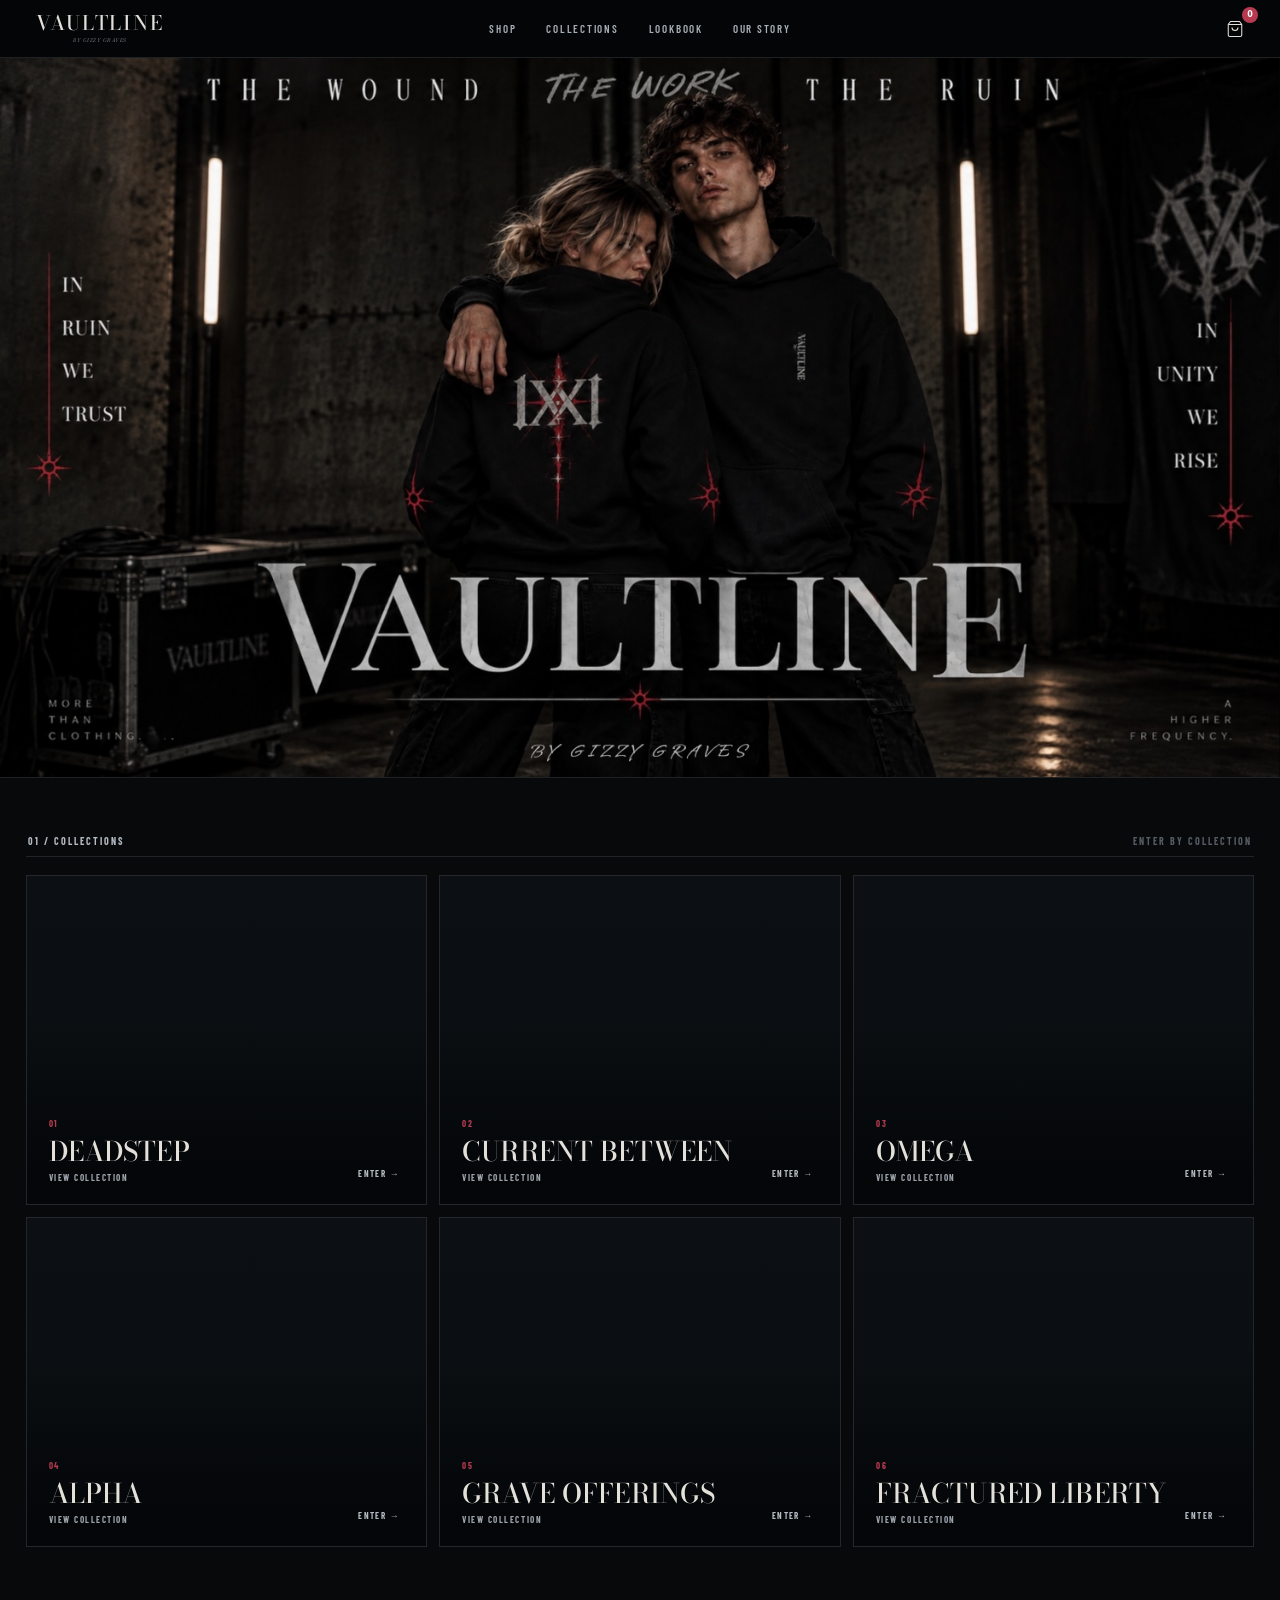
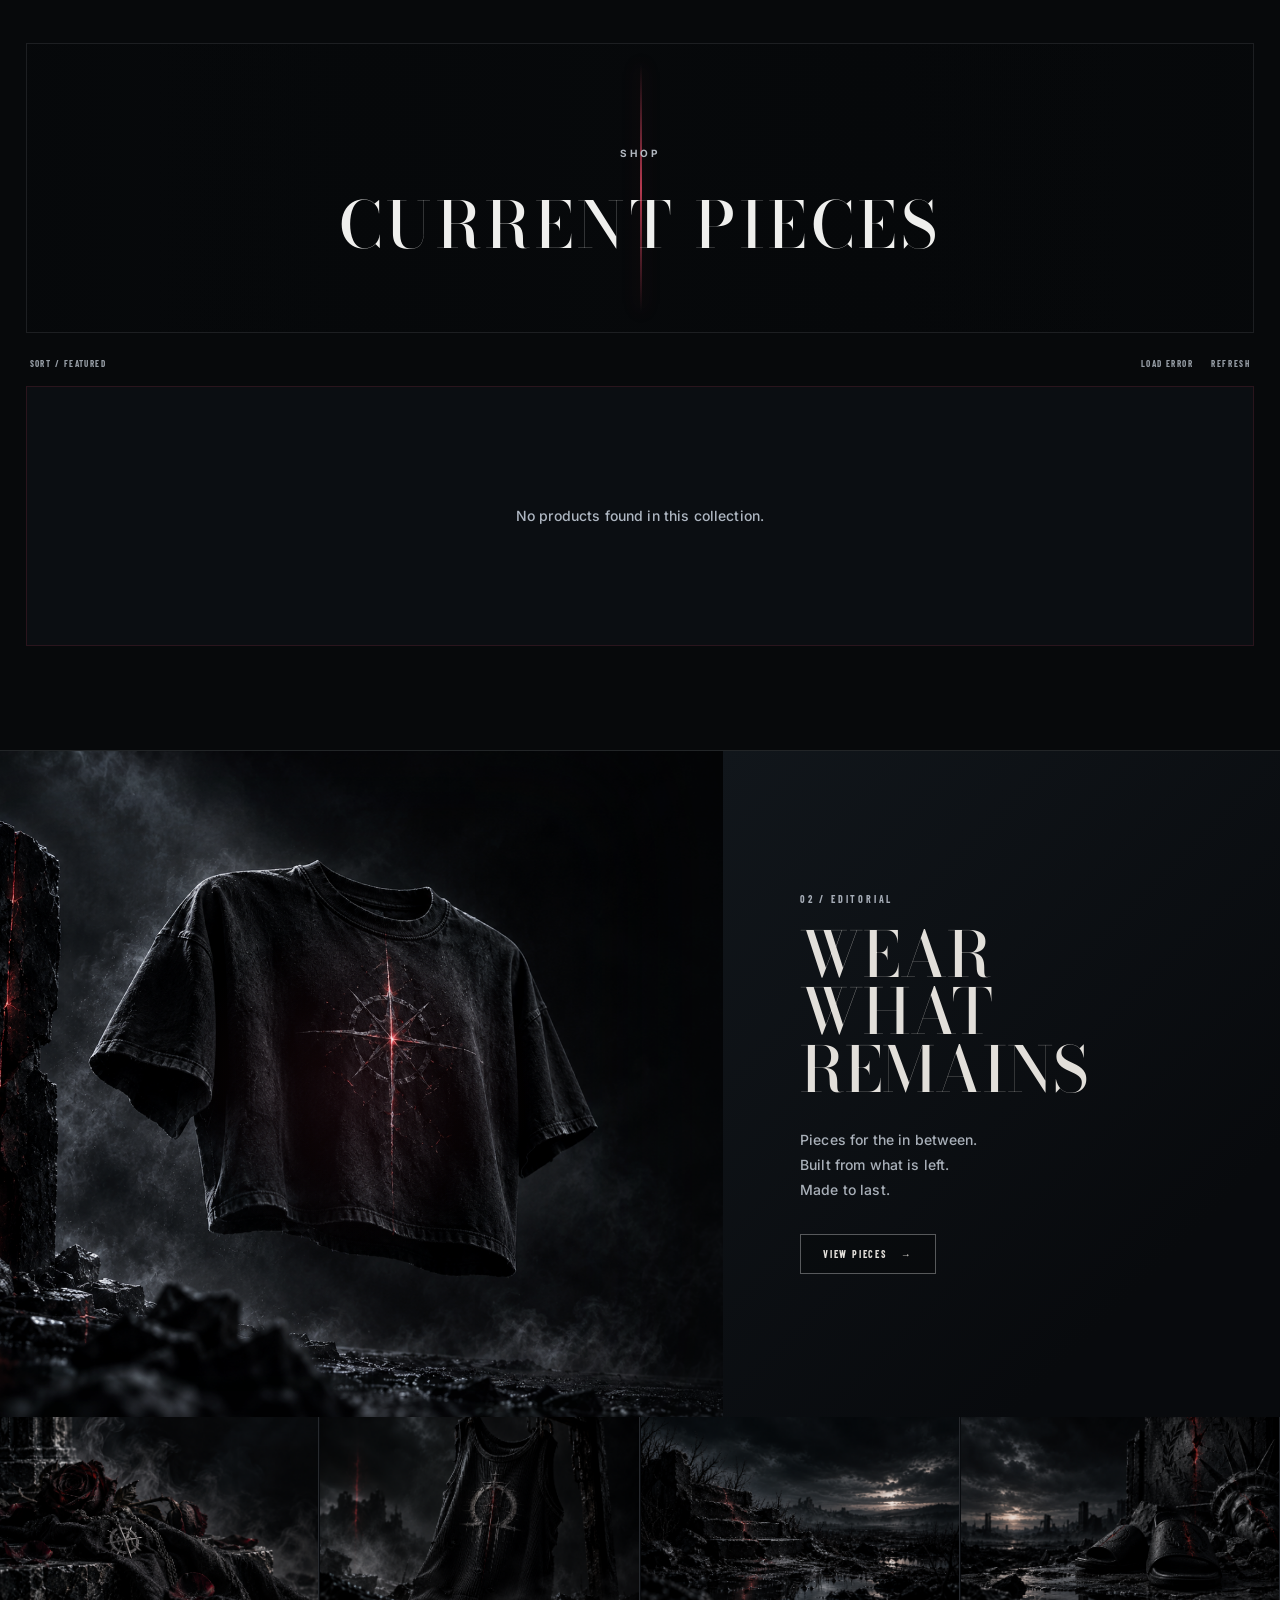
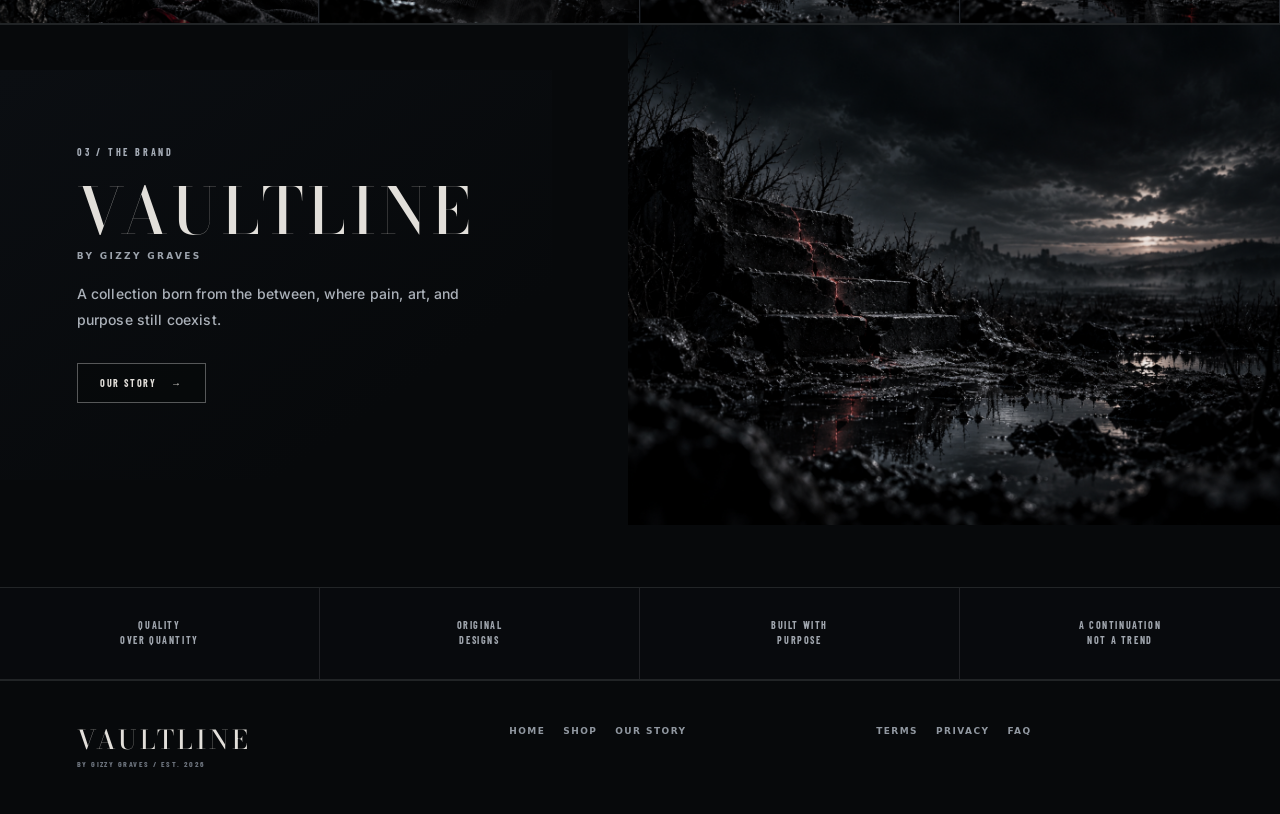
==== index.html @ fba813a2 "Lock Vaultline header byline sizing" ====
<!doctype html>
<html lang="en">
<head>
  <meta charset="UTF-8">
  <meta name="viewport" content="width=device-width,initial-scale=1">
  <meta name="theme-color" content="#07090b">
  <meta name="description" content="Vaultline by Gizzy Graves — dark, intentional apparel and objects built with a distinct cinematic identity.">
  <link rel="canonical" href="https://vaultlineofficial.us/">
  <meta property="og:type" content="website">
  <meta property="og:title" content="Vaultline by Gizzy Graves">
  <meta property="og:description" content="Dark, intentional apparel and objects. Original design. Built with purpose.">
  <meta property="og:image" content="https://vaultlineofficial.us/assets/Photoroom_20260918_060935.PNG">
  <meta property="og:url" content="https://vaultlineofficial.us/">
  <meta property="og:site_name" content="Vaultline by Gizzy Graves">
  <meta name="twitter:card" content="summary_large_image">
  <meta name="twitter:title" content="Vaultline by Gizzy Graves">
  <meta name="twitter:description" content="Dark, intentional apparel and objects. Original design. Built with purpose.">
  <meta name="twitter:image" content="https://vaultlineofficial.us/assets/Photoroom_20260918_060935.PNG">
  <title>Vaultline by Gizzy Graves</title>
  <link rel="preconnect" href="https://fonts.googleapis.com">
  <link rel="preconnect" href="https://fonts.gstatic.com" crossorigin>
  <link rel="stylesheet" href="/styles.css?v=20260918-brandfix2">
  <link rel="stylesheet" href="/audit-fix.css?v=20260918-brandfix2">
</head>
<body>
  <header class="hdr">
    <button class="hdr-menu" id="menu-toggle" aria-label="Menu" aria-expanded="false"><span></span><span></span><span></span></button>
    <a class="hdr-brand" href="#top">VAULTLINE<span class="hdr-byline">BY GIZZY GRAVES</span></a>
    <nav class="hdr-nav" id="site-nav">
      <a href="#shop" data-shop-all>SHOP</a>
      <a href="#collections">COLLECTIONS</a>
      <a href="#lookbook">LOOKBOOK</a>
      <a href="/story.html">OUR STORY</a>
    </nav>
    <button class="hdr-cart" id="cart-button" aria-label="Cart">
      <svg width="18" height="18" viewBox="0 0 24 24" fill="none" stroke="currentColor" stroke-width="1.4"><path d="M6 2L3 6v14a2 2 0 002 2h14a2 2 0 002-2V6l-3-4z"/><line x1="3" y1="6" x2="21" y2="6"/><path d="M16 10a4 4 0 01-8 0"/></svg>
      <span class="cart-badge" id="cart-count">0</span>
    </button>
  </header>

  <div class="mob-nav" id="mob-nav">
    <a href="#top">HOME</a>
    <a href="#shop" data-shop-all>SHOP</a>
    <a href="#collections">COLLECTIONS</a>
    <a href="#lookbook">LOOKBOOK</a>
    <a href="/story.html">OUR STORY</a>
  </div>

  <main id="top">
    <section class="hero">
      <img class="hero-art hero-art-img" src="/assets/Photoroom_20260918_060935.PNG?v=20260918-hero1" alt="Vaultline campaign hero">
      <div class="hero-shade" aria-hidden="true"></div>
      <div class="hero-verse">IN RUIN<br>WE TRUST<br>IN UNITY<br>WE RISE</div>
      <div class="hero-center">
        <p class="hero-label">VAULTLINE / 2026</p>
        <h1>MORE<br>THAN<br>CLOTHING</h1>
        <p class="hero-sub">A CONTINUATION</p>
        <a class="btn-ghost" href="#collections">EXPLORE VAULTLINE <span>→</span></a>
      </div>
      <div class="hero-bottom">
        <div class="hero-motto">THE WOUND<br>THE WORK<br>THE CONTINUATION</div>
        <div class="hero-wordmark">VAULTLINE</div>
      </div>
    </section>

    <section class="collections" id="collections">
      <div class="sec-head"><span>01 / COLLECTIONS</span><p>ENTER BY COLLECTION</p></div>
      <div class="col-grid" id="collection-grid">
        <a href="#shop" class="col-card col-deadstep" data-collection="deadstep-2"><div class="col-shade"></div><div class="col-card-inner"><span class="col-num">01</span><strong>DEADSTEP</strong><p>VIEW COLLECTION</p><span class="col-arrow">ENTER →</span></div></a>
        <a href="#shop" class="col-card col-current" data-collection="submerged"><div class="col-shade"></div><div class="col-card-inner"><span class="col-num">02</span><strong>CURRENT BETWEEN</strong><p>VIEW COLLECTION</p><span class="col-arrow">ENTER →</span></div></a>
        <a href="#shop" class="col-card col-omega" data-collection="mens"><div class="col-shade"></div><div class="col-card-inner"><span class="col-num">03</span><strong>OMEGA</strong><p>VIEW COLLECTION</p><span class="col-arrow">ENTER →</span></div></a>
        <a href="#shop" class="col-card col-alpha" data-collection="womens"><div class="col-shade"></div><div class="col-card-inner"><span class="col-num">04</span><strong>ALPHA</strong><p>VIEW COLLECTION</p><span class="col-arrow">ENTER →</span></div></a>
        <a href="#shop" class="col-card col-grave" data-collection="grave-offerings"><div class="col-shade"></div><div class="col-card-inner"><span class="col-num">05</span><strong>GRAVE OFFERINGS</strong><p>VIEW COLLECTION</p><span class="col-arrow">ENTER →</span></div></a>
        <a href="#shop" class="col-card col-liberty" data-collection="fractured-liberty"><div class="col-shade"></div><div class="col-card-inner"><span class="col-num">06</span><strong>FRACTURED LIBERTY</strong><p>VIEW COLLECTION</p><span class="col-arrow">ENTER →</span></div></a>
      </div>
    </section>

    <section class="shop" id="shop">
      <div class="shop-banner" id="shop-banner"><div class="shop-banner-fracture"></div><p class="shop-banner-sub" id="shop-kicker">SHOP</p><h2 id="shop-title">CURRENT PIECES</h2></div>
      <div class="shop-bar"><span class="shop-sort">SORT / FEATURED</span><span class="shop-status" id="catalog-status"></span><button class="btn-text" id="refresh-products">REFRESH</button></div>
      <div class="product-grid" id="product-grid"></div>
    </section>

    <section class="lookbook" id="lookbook">
      <div class="lookbook-photo"><button class="lookbook-main" data-feature-slug="vaultline-northern-fracture-hoodie" aria-label="Inspect Northern Fracture Hoodie"><img src="https://cdn.fourthwall.com/customizations/sh_0e0db572-47ce-453b-a747-142819f87a74/69a3a0b2-52a8-4383-954c-f7c5383ceef2.webp" alt="Northern Fracture Hoodie" loading="lazy"></button></div>
      <div class="lookbook-text"><p class="eyebrow">02 / EDITORIAL</p><h2>WEAR<br>WHAT<br>REMAINS</h2><p>Pieces for the in between.<br>Built from what is left.<br>Made to last.</p><a class="btn-ghost" href="#shop" data-shop-all>VIEW PIECES <span>→</span></a></div>
      <div class="lookbook-strip">
        <button data-feature-slug="ixxi-vaultline-tee"><img src="https://cdn.fourthwall.com/offer/sh_0e0db572-47ce-453b-a747-142819f87a74/00db2ce5-1ceb-4aee-8ad5-673047373ab1.png" alt="IXXI Vaultline Tee" loading="lazy"></button>
        <button data-feature-slug="crimson-thorn-baby-tee-vaultline-by-gizzy-graves"><img src="https://cdn.fourthwall.com/customizations/sh_0e0db572-47ce-453b-a747-142819f87a74/54978fa7-1209-4d1c-9283-ff4f848068a1.webp" alt="Crimson Thorn" loading="lazy"></button>
        <button data-feature-slug="northern-thorn-cami-vaultline"><img src="https://cdn.fourthwall.com/customizations/sh_0e0db572-47ce-453b-a747-142819f87a74/6099ed73-bac7-49c4-ac3d-514c6c67aca0.png" alt="Northern Thorn Cami" loading="lazy"></button>
        <button data-feature-slug="in-ruin-we-trust-slides"><img src="https://cdn.fourthwall.com/customizations/sh_0e0db572-47ce-453b-a747-142819f87a74/699ce60f-5fb4-4dcb-855a-74d3f865b6ee.png" alt="In Ruin We Trust Slides" loading="lazy"></button>
      </div>
    </section>

    <section class="brand" id="about">
      <div class="brand-inner"><div class="brand-copy"><p class="eyebrow">03 / THE BRAND</p><div class="brand-mark">VAULTLINE<span>BY GIZZY GRAVES</span></div><p>A collection born from the between, where pain, art, and purpose still coexist.</p><a class="btn-ghost" href="/story.html">OUR STORY <span>→</span></a></div><div class="brand-symbol" aria-hidden="true"><svg viewBox="0 0 220 220" fill="none" stroke="currentColor" stroke-width="1"><circle cx="110" cy="110" r="74"/><line x1="110" y1="24" x2="110" y2="196"/><line x1="24" y1="110" x2="196" y2="110"/><line x1="49" y1="49" x2="171" y2="171"/><line x1="171" y1="49" x2="49" y2="171"/><circle cx="110" cy="110" r="11"/></svg></div></div>
      <div class="brand-values"><div class="bv">QUALITY<br>OVER QUANTITY</div><div class="bv">ORIGINAL<br>DESIGNS</div><div class="bv">BUILT WITH<br>PURPOSE</div><div class="bv">A CONTINUATION<br>NOT A TREND</div></div>
    </section>
  </main>

  <aside class="pd" id="quick-view" aria-hidden="true"><button class="pd-close" id="quick-close" aria-label="Close">×</button><div class="pd-thumbs" id="quick-thumbs"></div><div class="pd-image"><img class="pd-img" id="quick-image" alt=""></div><div class="pd-info"><p class="pd-eyebrow" id="quick-index">VAULTLINE</p><h2 class="pd-name" id="quick-name"></h2><p class="pd-price" id="quick-price"></p><p class="pd-desc" id="quick-description"></p><div class="pd-sep"></div><div class="pd-field"><span class="pd-label">COLOR: <strong id="quick-color-label"></strong></span><div class="pd-swatches" id="quick-swatches"></div></div><div class="pd-field"><span class="pd-label">SIZE:</span><div class="pd-sizes" id="quick-variants"></div></div><button class="pd-atc" id="quick-buy">ADD TO CART</button><div class="pd-accordion"><details><summary>DETAILS</summary><p id="pd-details-text">Materials, construction, and available options vary by piece. Review the selected product and variant before checkout.</p></details><details><summary>SIZE GUIDE</summary><p>Review the size information provided for the selected product before ordering. Fit and measurements can vary by item and production blank.</p></details><details><summary>SHIPPING &amp; RETURNS</summary><p>Handled securely by Fourthwall. See checkout for shipping options.</p></details></div><p class="pd-note">Checkout and fulfillment by Fourthwall.</p></div></aside>

  <aside class="cart-drawer" id="cart-drawer" aria-hidden="true"><div class="cart-head"><h2>YOUR CART</h2><button id="cart-close" aria-label="Close">×</button></div><div class="cart-items" id="cart-items"></div><div class="cart-foot"><div class="cart-total-row"><span>TOTAL</span><strong id="cart-total">$0.00</strong></div><button class="pd-atc" id="checkout-button" disabled>CHECKOUT</button><p class="cart-note">Secure checkout via Fourthwall.</p></div></aside>
  <div class="scrim" id="scrim"></div>

  <footer class="ft"><div><div class="ft-brand">VAULTLINE</div><div class="ft-sub">BY GIZZY GRAVES / EST. 2026</div></div><div class="ft-links"><a href="#top">HOME</a><a href="#shop" data-shop-all>SHOP</a><a href="/story.html">OUR STORY</a></div><div class="ft-legal"><a href="/terms.html">TERMS</a><a href="/privacy.html">PRIVACY</a><a href="/faq.html">FAQ</a></div></footer>

  <script type="module" src="/app.js"></script>
</body>
</html>
---- styles.css ----
*{box-sizing:border-box;margin:0;padding:0}
:root{--bg:#07090b;--bg2:#0d1116;--panel:#11161c;--tx:#e7e7e5;--muted:#8d949e;--dim:#555c66;--cr:#b63a50;--line:rgba(255,255,255,.08);--serif:'Cinzel',Georgia,serif;--sans:'Rajdhani',system-ui,sans-serif;--ease:cubic-bezier(.2,.7,.2,1)}
html{scroll-behavior:smooth;scroll-padding-top:64px;background:var(--bg)}
body{background:radial-gradient(circle at 50% 0,#11161b 0,#07090b 32%,#050607 100%);color:var(--tx);font:500 14px/1.6 var(--sans);letter-spacing:.01em;-webkit-font-smoothing:antialiased;overflow-x:hidden}
body.locked{overflow:hidden}a{color:inherit;text-decoration:none}button{font:inherit;color:inherit;background:none;border:0;cursor:pointer}img{display:block;max-width:100%}h1,h2,h3{font-family:var(--serif);font-weight:400;text-transform:uppercase}.eyebrow{font:700 10px/1 var(--sans);letter-spacing:.28em;color:#a6adb7;text-transform:uppercase}
.btn-ghost{display:inline-flex;align-items:center;gap:14px;width:max-content;padding:14px 22px;border:1px solid rgba(255,255,255,.32);background:rgba(5,6,8,.35);font:700 10px/1 var(--sans);letter-spacing:.18em;text-transform:uppercase;transition:.25s var(--ease)}.btn-ghost:hover{background:#f0f0ee;color:#090a0c;border-color:#f0f0ee}.btn-text{font:700 9px/1 var(--sans);letter-spacing:.18em;text-transform:uppercase;color:var(--muted)}
.hdr{position:sticky;top:0;z-index:90;height:64px;display:grid;grid-template-columns:1fr auto 1fr;align-items:center;padding:0 28px;background:rgba(5,7,9,.9);backdrop-filter:blur(20px);border-bottom:1px solid var(--line)}.hdr-brand{justify-self:start;display:inline-block;text-align:center;font:400 21px/1 var(--serif);letter-spacing:.16em}.hdr-brand span{display:block;width:100%;margin-top:4px;text-align:center;font:400 6px/1.15 var(--serif);letter-spacing:.16em;color:#a1a7b0}.hdr-nav{display:flex;gap:38px}.hdr-nav a{font:700 10px/1 var(--sans);letter-spacing:.2em;color:#9fa6af}.hdr-nav a:hover{color:#fff}.hdr-cart{position:relative;justify-self:end;width:38px;height:38px;display:grid;place-items:center}.cart-badge{position:absolute;right:-4px;top:-3px;display:grid;place-items:center;min-width:16px;height:16px;padding:0 4px;border-radius:999px;background:var(--cr);color:white;font:700 8px/1 var(--sans)}.hdr-menu{display:none}.mob-nav{display:none;position:fixed;z-index:85;left:0;right:0;top:64px;background:#080a0d;border-bottom:1px solid var(--line)}.mob-nav.open{display:flex;flex-direction:column}.mob-nav a{padding:18px 24px;border-top:1px solid var(--line);font:500 18px/1 var(--serif);letter-spacing:.08em}
.hero{position:relative;width:100%;aspect-ratio:16/9;min-height:0;overflow:hidden;border-bottom:1px solid var(--line);isolation:isolate;background:#050607}.hero-art{position:absolute;inset:0;background-image:url('/assets/Vaultline_Cover_Oct_2026.PNG');background-position:center;background-size:cover;background-repeat:no-repeat;filter:none;transform:none}.hero::before,.hero::after{display:none}.hero-shade,.hero-verse,.hero-center,.hero-bottom{display:none}
.vault-paths{display:grid;grid-template-columns:repeat(5,1fr);gap:10px;padding:20px 2.2vw 72px;background:#07090b}.vault-paths a{position:relative;min-height:150px;padding:18px;border:1px solid rgba(255,255,255,.09);overflow:hidden;background:linear-gradient(155deg,rgba(255,255,255,.04),rgba(255,255,255,.01));transition:.3s var(--ease)}.vault-paths a::before{content:'';position:absolute;inset:0;background:radial-gradient(circle at 70% 20%,rgba(182,58,80,.14),transparent 34%),linear-gradient(135deg,rgba(255,255,255,.035),transparent 45%);opacity:.85}.vault-paths a:hover{transform:translateY(-4px);border-color:rgba(255,255,255,.22)}.vault-paths span,.vault-paths strong,.vault-paths i{position:relative;z-index:2}.vault-paths span{display:block;font:700 8px/1 var(--sans);letter-spacing:.18em;color:var(--cr)}.vault-paths strong{position:absolute;left:18px;bottom:20px;font:400 clamp(15px,1.5vw,22px)/1 var(--serif);letter-spacing:.04em}.vault-paths i{position:absolute;right:18px;bottom:22px;width:30px;height:1px;background:rgba(255,255,255,.35)}
.collections{padding:0 2.2vw 96px}.sec-head{display:flex;align-items:end;justify-content:space-between;margin-bottom:18px;padding:0 4px 12px;border-bottom:1px solid var(--line)}.sec-head span,.sec-head p{font:700 10px/1 var(--sans);letter-spacing:.2em;color:#b5bbc3}.sec-head p{color:var(--dim)}.col-grid{display:grid;grid-template-columns:repeat(3,minmax(0,1fr));gap:10px}.col-card{position:relative;min-height:340px;overflow:hidden;background:#101319;border:1px solid rgba(255,255,255,.06);transition:.35s var(--ease)}.col-card:hover{transform:translateY(-5px);border-color:rgba(255,255,255,.18)}.col-card::before{content:'';position:absolute;inset:0;background-position:center;background-size:cover;opacity:.44;filter:grayscale(.2) contrast(1.08) brightness(.78);transition:.45s var(--ease)}.col-card:hover::before{transform:scale(1.035);opacity:.58}.col-deadstep::before{background-image:url('https://cdn.fourthwall.com/customizations/sh_0e0db572-47ce-453b-a747-142819f87a74/69a3a0b2-52a8-4383-954c-f7c5383ceef2.webp')}.col-current::before{background-image:url('https://cdn.fourthwall.com/offer/sh_0e0db572-47ce-453b-a747-142819f87a74/00db2ce5-1ceb-4aee-8ad5-673047373ab1.png')}.col-omega::before{background-image:url('https://cdn.fourthwall.com/customizations/sh_0e0db572-47ce-453b-a747-142819f87a74/26b306d0-ab15-4974-9a9e-8729093d77d6.webp')}.col-alpha::before{background-image:url('https://cdn.fourthwall.com/customizations/sh_0e0db572-47ce-453b-a747-142819f87a74/54978fa7-1209-4d1c-9283-ff4f848068a1.webp')}.col-grave::before{background-image:url('https://cdn.fourthwall.com/customizations/sh_0e0db572-47ce-453b-a747-142819f87a74/6099ed73-bac7-49c4-ac3d-514c6c67aca0.png')}.col-liberty::before{background-image:url('https://cdn.fourthwall.com/customizations/sh_0e0db572-47ce-453b-a747-142819f87a74/699ce60f-5fb4-4dcb-855a-74d3f865b6ee.png')}.col-shade{position:absolute;inset:0;background:linear-gradient(180deg,rgba(6,8,10,.05),rgba(6,8,10,.93) 78%)}.col-card-inner{position:absolute;z-index:2;left:0;right:0;bottom:0;padding:26px}.col-num{display:block;margin-bottom:10px;font:700 9px/1 var(--sans);letter-spacing:.2em;color:var(--cr)}.col-card strong{display:block;font:400 clamp(20px,2.1vw,30px)/1.02 var(--serif)}.col-card p{margin-top:8px;font:700 9px/1 var(--sans);letter-spacing:.17em;color:#9ca3ac}.col-arrow{position:absolute;right:26px;bottom:26px;font:700 9px/1 var(--sans);letter-spacing:.16em;color:#b4bac2}
.shop{padding:0 2.2vw 110px}.shop-banner{position:relative;min-height:320px;display:grid;place-items:center;text-align:center;overflow:hidden;margin-bottom:18px;background:linear-gradient(rgba(7,9,11,.25),rgba(7,9,11,.78)),url('https://grvezvaultofficial.us/vaultline-hero.jpg') center 45%/cover no-repeat;border:1px solid rgba(255,255,255,.06)}.shop-banner::after{content:'';position:absolute;inset:0;background:linear-gradient(90deg,rgba(7,9,11,.72),transparent 34%,transparent 66%,rgba(7,9,11,.72))}.shop-banner-fracture{position:absolute;z-index:1;left:50%;top:7%;bottom:7%;width:2px;background:linear-gradient(transparent,var(--cr),transparent);box-shadow:0 0 18px rgba(182,58,80,.28)}.shop-banner>p,.shop-banner>h2{position:absolute;z-index:2}.shop-banner-sub{top:36%;font:700 10px/1 var(--sans);letter-spacing:.3em;color:#b2b8c0}.shop-banner h2{top:45%;font-size:clamp(38px,5vw,72px);letter-spacing:.07em;color:#efefed}.shop-bar{display:grid;grid-template-columns:1fr auto auto;gap:18px;align-items:center;padding:12px 4px 18px;color:var(--muted);font:700 9px/1 var(--sans);letter-spacing:.16em}.product-grid{display:grid;grid-template-columns:repeat(3,minmax(0,1fr));gap:24px}.collection-empty{grid-column:1/-1;min-height:220px;display:grid;place-items:center;color:var(--muted)}.p-card-img{aspect-ratio:4/5;overflow:hidden;background:radial-gradient(circle at 50% 38%,#252a31 0,#171b20 38%,#0c0f12 74%);border:1px solid rgba(255,255,255,.06);cursor:pointer}.p-card-img img{width:100%;height:100%;object-fit:contain;padding:7%;transition:.4s var(--ease)}.p-card:hover .p-card-img img{transform:scale(1.035)}.p-card-body{padding:14px 3px 6px}.p-card-name{font:400 15px/1.2 var(--serif);text-transform:uppercase}.p-card-price{margin-top:5px;font:700 12px/1 var(--sans);letter-spacing:.07em;color:#b1b7bf}.p-card-swatches{display:flex;gap:7px;margin-top:12px}.sw{width:23px;height:23px;border-radius:50%;background:var(--sw,#181b1f);border:1px solid rgba(255,255,255,.3);box-shadow:0 0 0 2px transparent}.sw.is-sel{box-shadow:0 0 0 2px #090b0d,0 0 0 3px #d6d8db}
.lookbook{display:grid;grid-template-columns:1.16fr .84fr;grid-template-rows:minmax(560px,74vh) auto;border-top:1px solid var(--line);border-bottom:1px solid var(--line);background:#080a0d}.lookbook-photo{position:relative;overflow:hidden;background:linear-gradient(135deg,#12161b,#080a0d)}.lookbook-photo::before{content:'';position:absolute;inset:0;background:radial-gradient(circle at 50% 50%,rgba(182,58,80,.11),transparent 35%);z-index:1;pointer-events:none}.lookbook-photo::after{content:'';position:absolute;inset:0;box-shadow:inset -80px 0 120px rgba(7,9,11,.55);pointer-events:none}.lookbook-main{width:100%;height:100%;display:block}.lookbook-main img{width:100%;height:100%;object-fit:contain;padding:5%;filter:brightness(.82) contrast(1.08);transition:.4s var(--ease)}.lookbook-main:hover img{transform:scale(1.025)}.lookbook-text{display:flex;flex-direction:column;justify-content:center;padding:7vw;background:linear-gradient(145deg,#11161c,#080a0d 72%)}.lookbook-text h2{margin:22px 0 28px;font-size:clamp(50px,6vw,92px);line-height:.85}.lookbook-text>p:not(.eyebrow){margin-bottom:32px;color:#a9b0b9;font-size:14px;line-height:1.8}.lookbook-strip{grid-column:1/-1;display:grid;grid-template-columns:repeat(4,1fr);gap:1px;background:#090b0e}.lookbook-strip button{aspect-ratio:1.55/1;background:#0d1115;border-right:1px solid var(--line);overflow:hidden}.lookbook-strip img{width:100%;height:100%;object-fit:contain;padding:6%;filter:brightness(.76);transition:.3s}.lookbook-strip button:hover img{filter:brightness(.95);transform:scale(1.025)}
.brand{padding:110px 6vw 72px;background:linear-gradient(180deg,#080a0d,#0c1014 50%,#080a0c);border-bottom:1px solid var(--line)}.brand-inner{display:grid;grid-template-columns:1fr 1fr;gap:6vw;align-items:center}.brand-mark{margin:24px 0 20px;font:400 clamp(42px,5vw,72px)/.95 var(--serif);letter-spacing:.08em}.brand-mark span{display:block;margin-top:10px;font:700 9px/1 var(--sans);letter-spacing:.26em;color:#9ca3ac}.brand-copy>p:not(.eyebrow){max-width:500px;margin-bottom:30px;color:#abb1b9;font-size:14px;line-height:1.85}.brand-symbol{position:relative;display:grid;place-items:center;min-height:400px;background:linear-gradient(90deg,rgba(255,255,255,.02),transparent);color:rgba(226,228,230,.22)}.brand-symbol::after{content:'';position:absolute;left:50%;top:6%;bottom:6%;width:2px;background:linear-gradient(transparent,var(--cr),transparent);opacity:.55}.brand-symbol svg{width:min(330px,58%);position:relative;z-index:1}.brand-values{display:grid;grid-template-columns:repeat(4,1fr);margin-top:62px;border-top:1px solid var(--line)}.bv{padding:30px 20px;text-align:center;font:700 10px/1.55 var(--sans);letter-spacing:.16em;color:#a0a6ae;border-right:1px solid var(--line)}.bv:last-child{border-right:0}
.pd{position:fixed;z-index:120;inset:0 0 0 auto;width:min(1120px,94vw);height:100vh;display:grid;grid-template-columns:92px minmax(0,1.1fr) minmax(340px,.8fr);gap:0;background:#090b0e;border-left:1px solid var(--line);transform:translateX(105%);transition:.35s var(--ease);overflow:hidden}.pd.open{transform:translateX(0)}.pd-close{position:absolute;z-index:4;right:18px;top:14px;font-size:30px;color:#b8bec6}.pd-thumbs{padding:80px 12px 18px;display:flex;flex-direction:column;gap:10px;border-right:1px solid var(--line);overflow:auto}.pd-thumb{border:1px solid rgba(255,255,255,.08);background:#101419}.pd-thumb.is-sel{border-color:#bfc4ca}.pd-thumb img{width:100%;aspect-ratio:1/1.2;object-fit:contain}.pd-image{display:grid;place-items:center;background:radial-gradient(circle at 50% 45%,#20252b,#11151a 50%,#0b0e12 78%);border-right:1px solid var(--line)}.pd-img{width:88%;height:88%;object-fit:contain}.pd-info{padding:80px 46px 40px;overflow:auto}.pd-eyebrow{font:700 9px/1 var(--sans);letter-spacing:.24em;color:var(--cr)}.pd-name{margin:16px 0 8px;font-size:clamp(34px,4vw,58px);line-height:.95}.pd-price{font:700 15px/1 var(--sans);letter-spacing:.08em}.pd-desc{margin-top:22px;color:#9ca3ac;line-height:1.75}.pd-sep{height:1px;background:var(--line);margin:28px 0}.pd-field{margin:22px 0}.pd-label{display:block;margin-bottom:12px;font:700 10px/1 var(--sans);letter-spacing:.16em;color:#aab0b8}.pd-swatches,.pd-sizes{display:flex;gap:8px;flex-wrap:wrap}.sz{min-width:42px;padding:10px 12px;border:1px solid rgba(255,255,255,.12);font:700 10px/1 var(--sans);letter-spacing:.08em}.sz.is-sel{background:#e8e8e6;color:#090a0c}.sz:disabled{opacity:.28}.pd-atc{width:100%;margin-top:16px;padding:16px 18px;background:var(--cr);color:white;font:700 11px/1 var(--sans);letter-spacing:.18em}.pd-accordion{margin-top:24px;border-top:1px solid var(--line)}.pd-accordion details{border-bottom:1px solid var(--line);padding:15px 0}.pd-accordion summary{cursor:pointer;font:700 10px/1 var(--sans);letter-spacing:.17em}.pd-accordion p{margin-top:12px;color:#9097a1;font-size:12px}.pd-note{margin-top:16px;color:#606873;font-size:10px}.scrim{position:fixed;z-index:110;inset:0;background:rgba(0,0,0,.72);opacity:0;pointer-events:none;transition:.25s}.scrim.open{opacity:1;pointer-events:auto}.cart-drawer{position:fixed;z-index:125;right:0;top:0;bottom:0;width:min(430px,94vw);background:#090b0e;border-left:1px solid var(--line);transform:translateX(105%);transition:.35s var(--ease);display:flex;flex-direction:column}.cart-drawer.open{transform:translateX(0)}.cart-head,.cart-foot{padding:22px;border-bottom:1px solid var(--line)}.cart-head{display:flex;align-items:center;justify-content:space-between}.cart-head h2{font-size:20px}.cart-head button{font-size:26px}.cart-items{flex:1;overflow:auto;padding:0 22px}.cart-foot{border-top:1px solid var(--line);border-bottom:0}.cart-total-row{display:flex;justify-content:space-between}.cart-note{margin-top:10px;color:#68707a;font-size:10px}.cart-empty{padding:28px 0;color:#7e858f}
.ft{display:grid;grid-template-columns:1.2fr 1fr 1fr;gap:40px;padding:46px 6vw;background:#060708;border-top:1px solid var(--line)}.ft-brand{font:400 26px/1 var(--serif);letter-spacing:.12em}.ft-sub{margin-top:7px;font:700 8px/1 var(--sans);letter-spacing:.18em;color:#6f7680}.ft-links,.ft-legal{display:flex;gap:18px;flex-wrap:wrap;align-content:start}.ft a{font:700 9px/1 var(--sans);letter-spacing:.16em;color:#9198a1}
@media(max-width:900px){.hdr{grid-template-columns:auto 1fr auto}.hdr-menu{display:flex;width:34px;height:34px;align-items:center;justify-content:center;flex-direction:column;gap:4px}.hdr-menu span{width:18px;height:1px;background:#cfd2d6}.hdr-brand{justify-self:center}.hdr-nav{display:none}.hero{min-height:0;aspect-ratio:16/9}.vault-paths{grid-template-columns:repeat(2,1fr)}.vault-paths a:last-child{grid-column:1/-1}.col-grid,.product-grid{grid-template-columns:repeat(2,1fr)}.lookbook{grid-template-columns:1fr;grid-template-rows:auto}.lookbook-photo{min-height:520px}.lookbook-text{padding:70px 8vw}.brand-inner{grid-template-columns:1fr}.brand-symbol{min-height:300px}.pd{grid-template-columns:74px 1fr}.pd-info{grid-column:1/-1;padding:36px 28px 60px;border-top:1px solid var(--line)}.pd-image{border-right:0}.ft{grid-template-columns:1fr 1fr}}
@media(max-width:620px){.hdr{height:58px;padding:0 14px}.hdr-brand{font-size:15px}.hdr-cart{width:34px}.hero{height:auto;min-height:0;aspect-ratio:16/9}.hero-art{background-position:center;background-size:cover}.vault-paths{grid-template-columns:1fr;padding:14px 14px 54px}.vault-paths a{min-height:104px}.collections,.shop{padding-left:14px;padding-right:14px}.col-grid,.product-grid{grid-template-columns:1fr}.col-card{min-height:290px}.shop-banner{min-height:240px}.lookbook-photo{min-height:430px}.lookbook-strip{grid-template-columns:repeat(2,1fr)}.brand{padding:76px 24px 54px}.brand-values{grid-template-columns:repeat(2,1fr)}.brand-values .bv:nth-child(2){border-right:0}.ft{grid-template-columns:1fr;padding:38px 24px}.pd{width:100vw;grid-template-columns:64px 1fr}.pd-thumbs{padding-top:64px}.pd-info{padding:34px 22px 54px}.pd-name{font-size:38px}}
/* Direct hero image: bypass legacy/background asset path */
.hero-art-img{position:absolute!important;inset:0!important;width:100%!important;height:100%!important;display:block!important;object-fit:cover!important;object-position:center!important;background:none!important;filter:none!important;transform:none!important}
---- audit-fix.css ----
@import url('https://fonts.googleapis.com/css2?family=Barlow+Condensed:wght@500;600;700&family=Bodoni+Moda:opsz,wght@6..96,400;6..96,500;6..96,600&family=Inter:wght@400;500;600&display=swap');
:root{--bg:#05070a;--panel:#0b0e12;--paper:#e2dfda;--muted:#969da5;--cr:#b63a50;--line:rgba(220,224,228,.12);--display:'Bodoni Moda',Didot,'Times New Roman',serif;--body:'Inter',system-ui,sans-serif;--utility:'Barlow Condensed','Arial Narrow',sans-serif}
*{box-sizing:border-box}html,body{background:var(--bg)!important;color:var(--paper)!important}body{font-family:var(--body)!important;background:#05070a!important;background-image:none!important}body::before,body::after,main::before,main::after{display:none!important;content:none!important}button,input,select,textarea,p,li,details{font-family:var(--body)!important}h1,h2,h3,.hdr-brand,.brand-mark,.col-card strong,.p-card-name,.ft-brand,.pd-name{font-family:var(--display)!important;font-weight:500!important}.hdr-nav a,.hdr-brand span,.hero-label,.hero-sub,.hero-verse,.hero-motto,.eyebrow,.sec-head span,.sec-head p,.col-num,.col-card p,.col-arrow,.shop-sort,.shop-status,.btn-text,.btn-ghost,.pd-eyebrow,.pd-label,.pd-atc,.cart-total-row,.ft-sub,.ft-links,.ft-legal,.brand-values .bv{font-family:var(--utility)!important}
.hdr{height:58px!important;padding:0 26px!important;background:rgba(4,6,8,.97)!important;border-bottom:1px solid var(--line)!important;backdrop-filter:blur(12px)!important}.hdr-brand{font-size:20px!important;letter-spacing:.085em!important;color:#e2dfda!important;line-height:.9!important}.hdr-brand span{font-size:7px!important;letter-spacing:.24em!important;margin-top:4px!important;color:#8d949c!important}.hdr-nav{gap:30px!important}.hdr-nav a{font-size:11px!important;font-weight:600!important;letter-spacing:.16em!important;color:#a8afb7!important}.hdr-nav a:hover{color:#fff!important}.hdr-brand:visited,.ft a:visited,.support a:visited{color:inherit!important}
.hero{height:auto!important;min-height:0!important;aspect-ratio:16/9!important;background:#05070a!important;border-bottom:1px solid var(--line)!important;overflow:hidden!important}.hero-art{background-image:url('/assets/Vaultline_Cover_Oct_2026.PNG')!important;background-size:cover!important;background-position:center!important;background-repeat:no-repeat!important;filter:none!important;transform:none!important}.hero-art::before,.hero-art::after,.hero::before,.hero::after,.hero-shade,.hero-verse,.hero-center,.hero-bottom{display:none!important;content:none!important}
.collections{padding:58px 2vw 96px!important;background:#07090b!important}.sec-head{display:flex!important;align-items:end!important;justify-content:space-between!important;margin-bottom:18px!important;padding:0 2px 10px!important;border-bottom:1px solid var(--line)!important}.col-grid{gap:12px!important;grid-template-columns:repeat(3,1fr)!important}.col-card{min-height:330px!important;background:#0c1014!important;border:1px solid rgba(220,224,228,.11)!important;overflow:hidden!important}.col-card::before{background-size:cover!important;background-position:center!important;background-repeat:no-repeat!important;opacity:.9!important;filter:none!important;transition:.35s ease!important}.col-card:hover::before{opacity:1!important;transform:scale(1.025)!important}.col-deadstep::before{background-image:url('/assets/generated-deadstep.svg')!important}.col-current::before{background-image:url('/assets/generated-current.svg')!important}.col-omega::before{background-image:url('/assets/generated-omega.svg')!important}.col-alpha::before{background-image:url('/assets/generated-shirt.svg')!important}.col-grave::before{background-image:url('/assets/generated-grave.svg')!important}.col-liberty::before{background-image:url('/assets/generated-liberty.svg')!important}.col-shade{background:linear-gradient(180deg,rgba(3,5,7,.02),rgba(3,5,7,.10) 42%,rgba(3,5,7,.92) 92%)!important}.col-card-inner{padding:22px!important}.col-num{color:var(--cr)!important}.col-card strong{font-size:clamp(24px,2.1vw,34px)!important;color:#e3e0da!important}
.shop{padding:0 2vw 104px!important;background:#07090b!important}.shop-banner{min-height:290px!important;margin-bottom:14px!important;background-image:linear-gradient(90deg,rgba(4,6,8,.58),rgba(4,6,8,.12) 46%,rgba(4,6,8,.58)),url('/assets/generated-current.svg')!important;background-size:cover!important;background-position:center!important;background-repeat:no-repeat!important;border:1px solid rgba(220,224,228,.10)!important}.product-grid{gap:18px!important}.p-card-img{background:linear-gradient(180deg,#171b20,#0d1014)!important;border:1px solid rgba(255,255,255,.09)!important}.p-card-img img{padding:5%!important;filter:brightness(.96) contrast(1.03)!important}.p-card-name{font-size:17px!important}.p-card-price{font-size:12px!important;color:#afb5bb!important}
.lookbook{grid-template-columns:1.13fr .87fr!important;background:#080a0d!important;border-top:1px solid var(--line)!important;border-bottom:1px solid var(--line)!important}.lookbook-main{width:100%!important;height:100%!important;background-image:url('/assets/generated-shirt.svg')!important;background-size:cover!important;background-position:center!important;background-repeat:no-repeat!important}.lookbook-main img,.lookbook-strip img{opacity:0!important;visibility:hidden!important}.lookbook-strip button{background-size:cover!important;background-position:center!important;background-repeat:no-repeat!important}.lookbook-strip button:nth-child(1){background-image:url('/assets/generated-omega.svg')!important}.lookbook-strip button:nth-child(2){background-image:url('/assets/generated-grave.svg')!important}.lookbook-strip button:nth-child(3){background-image:url('/assets/generated-current.svg')!important}.lookbook-strip button:nth-child(4){background-image:url('/assets/generated-liberty.svg')!important}.lookbook-text{padding:clamp(48px,6vw,96px)!important;background:linear-gradient(135deg,#11161b,#080a0d 78%)!important}.lookbook-text h2{font-family:var(--display)!important;font-size:clamp(46px,4.9vw,74px)!important;line-height:.92!important}
.brand{padding:0!important;background:#07090b!important;border-top:1px solid var(--line)!important}.brand-inner{min-height:500px!important;display:grid!important;grid-template-columns:.9fr 1.1fr!important}.brand-copy{padding:clamp(52px,6vw,94px)!important;background:linear-gradient(145deg,#0b0e12,#07090b 76%)!important}.brand-symbol{min-height:500px!important;background-image:url('/assets/generated-grave.svg')!important;background-size:cover!important;background-position:center!important;background-repeat:no-repeat!important}.brand-symbol::before,.brand-symbol::after,.brand-symbol svg{display:none!important}.brand-values{display:grid!important;grid-template-columns:repeat(4,1fr)!important;background:#080a0d!important}.pd-atc{background:var(--cr)!important;color:#fff!important}.story-hero{background-image:linear-gradient(90deg,rgba(4,6,8,.58),rgba(4,6,8,.10) 52%,rgba(4,6,8,.58)),url('/assets/generated-current.svg')!important;background-size:cover!important;background-position:center!important;background-repeat:no-repeat!important}.story-body,.support,.ft{background:#07090b!important;background-image:none!important}.collection-empty{min-height:260px!important;border:1px solid rgba(182,58,80,.18)!important;background:#0b0e12!important;color:#aeb6c1!important}
@media(max-width:900px){.hero{min-height:0!important;aspect-ratio:16/9!important}.col-grid{grid-template-columns:repeat(2,1fr)!important}.brand-inner{grid-template-columns:1fr!important}.brand-symbol{min-height:330px!important}}@media(max-width:680px){.hdr{height:56px!important;padding:0 15px!important}.hero{height:auto!important;min-height:0!important;aspect-ratio:16/9!important}.hero-art{background-position:center!important;background-size:cover!important}.collections,.shop{padding-left:14px!important;padding-right:14px!important}.col-grid{grid-template-columns:1fr!important}.col-card{min-height:270px!important}.lookbook{grid-template-columns:1fr!important}.brand-copy{padding:50px 24px!important}.brand-values{grid-template-columns:repeat(2,1fr)!important}}


/* 2026-09-18 storefront polish */
.hdr-brand{
  display:inline-flex!important;
  flex-direction:column!important;
  align-items:center!important;
  justify-content:center!important;
  min-width:148px!important;
  text-align:center!important;
}
.hdr-brand span{
  width:100%!important;
  margin-top:5px!important;
  font-family:var(--display)!important;
  font-size:6px!important;
  font-style:italic!important;
  font-weight:400!important;
  letter-spacing:.13em!important;
  line-height:1!important;
  text-align:center!important;
  color:#9298a0!important;
}
a:focus-visible,button:focus-visible{
  outline:1px solid #e2dfda!important;
  outline-offset:4px!important;
}
@media(max-width:680px){
  .hdr-brand{min-width:124px!important;font-size:17px!important}
  .hdr-brand span{font-size:5.5px!important;letter-spacing:.11em!important}
}


/* 2026-09-18 brand lockup correction */
.hdr-brand{
  font-size:20px!important;
  line-height:.92!important;
  letter-spacing:.09em!important;
}
.hdr-brand span{
  margin-top:5px!important;
  font-family:var(--display)!important;
  font-size:5px!important;
  line-height:1!important;
  font-style:italic!important;
  font-weight:400!important;
  letter-spacing:.10em!important;
  opacity:.78!important;
}
@media(max-width:680px){
  .hdr-brand{font-size:17px!important}
  .hdr-brand span{font-size:4.5px!important}
}
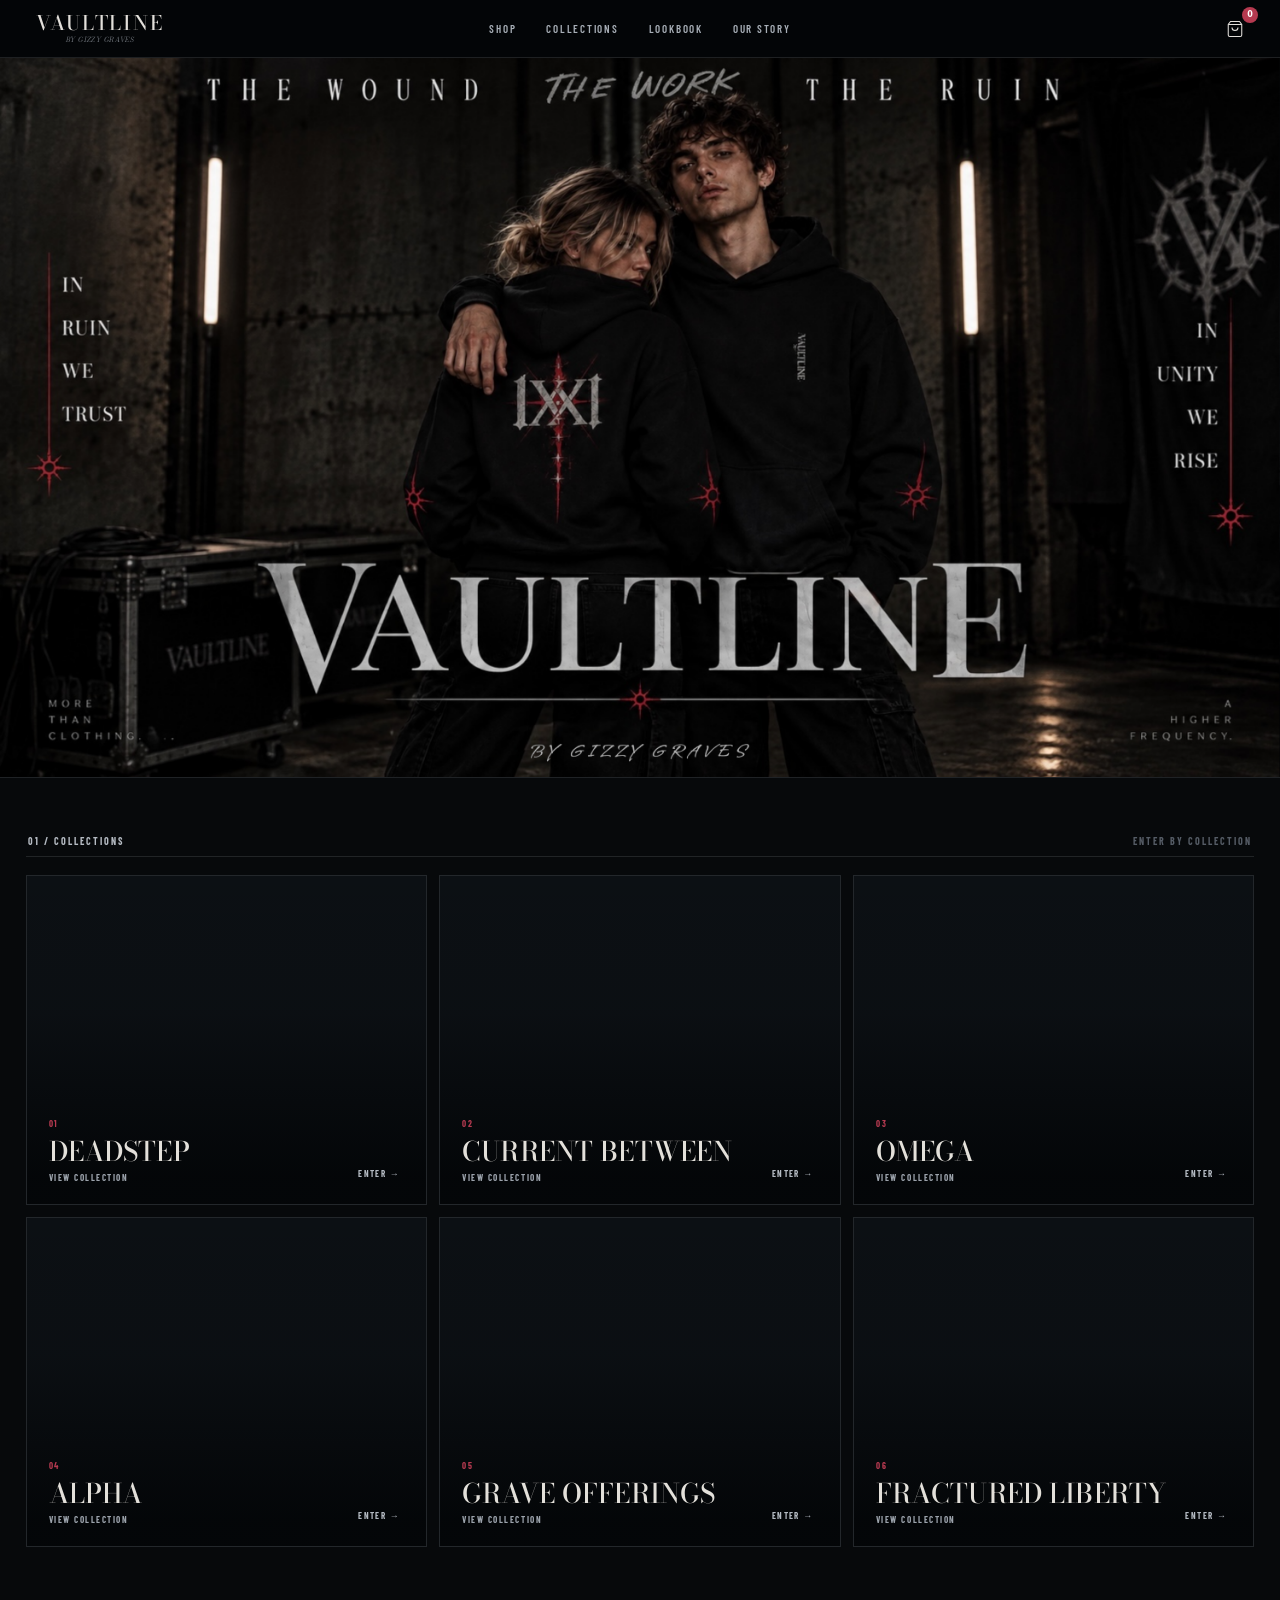
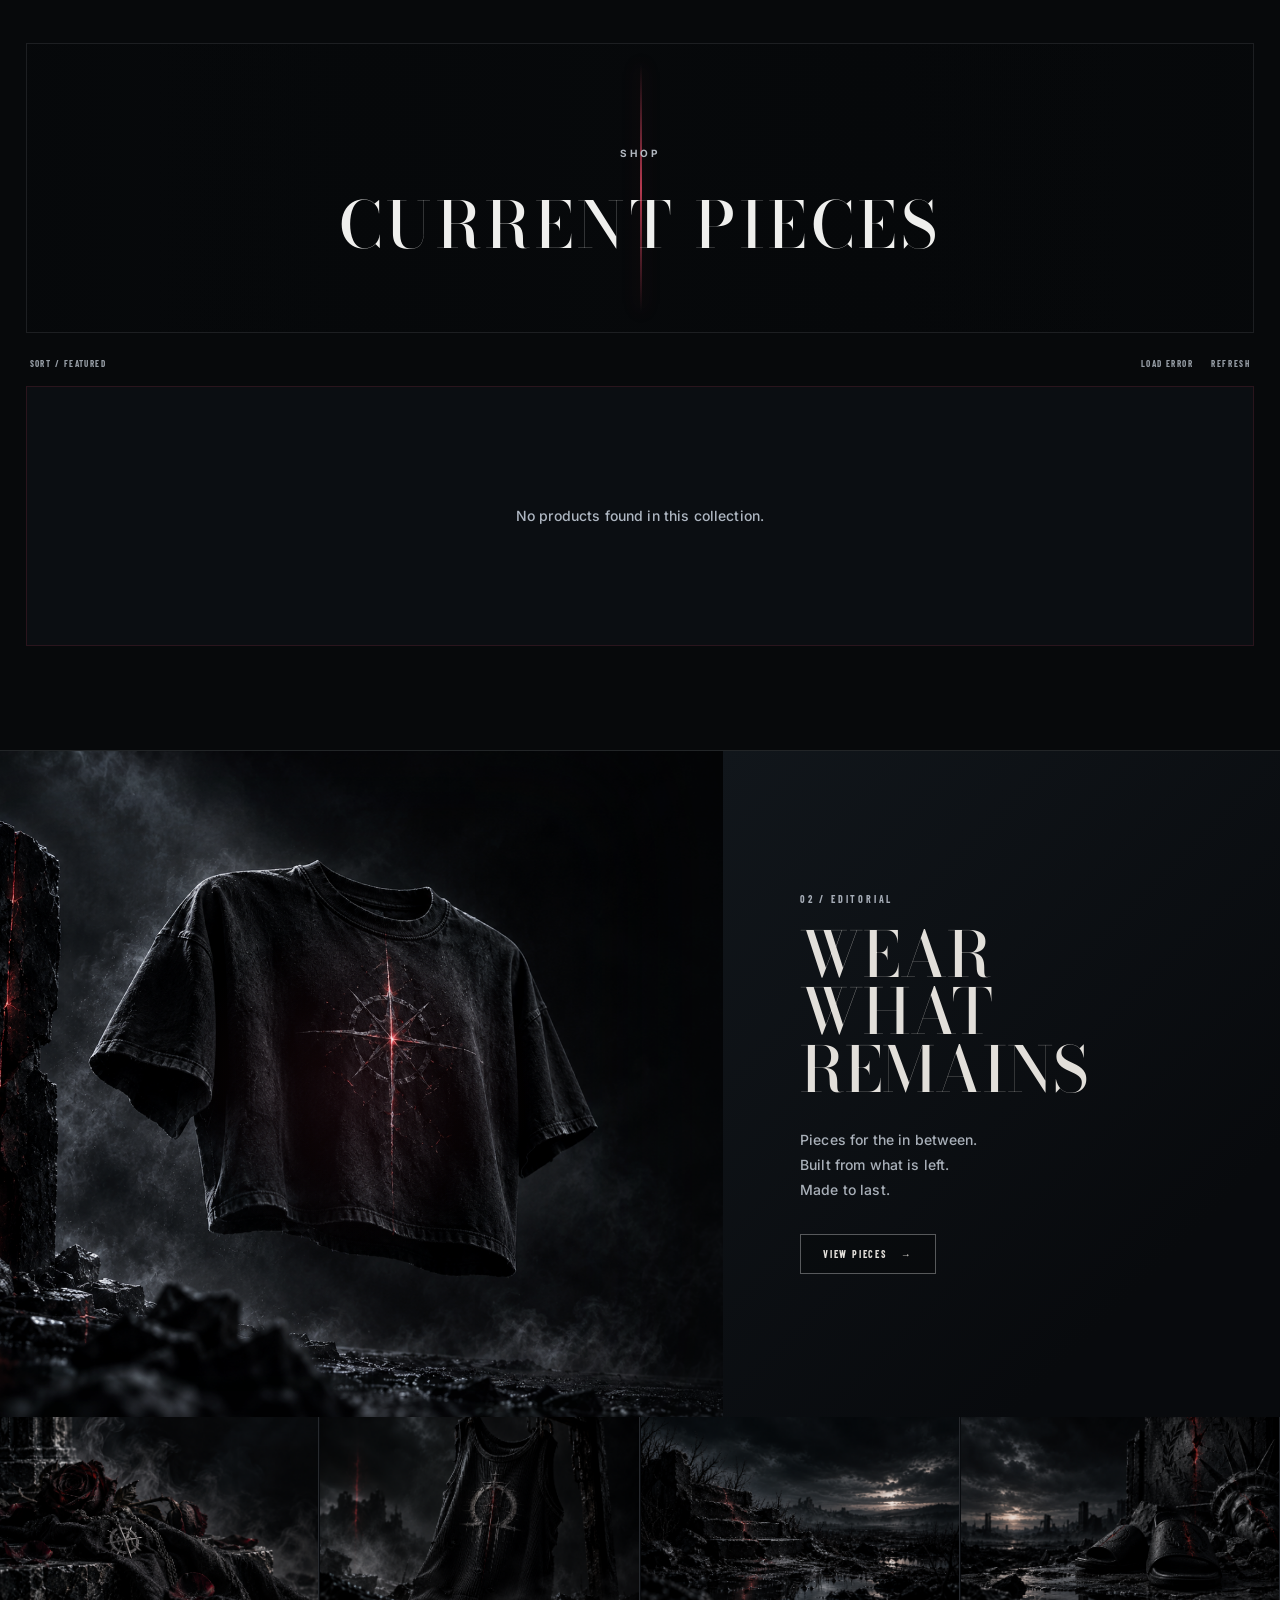
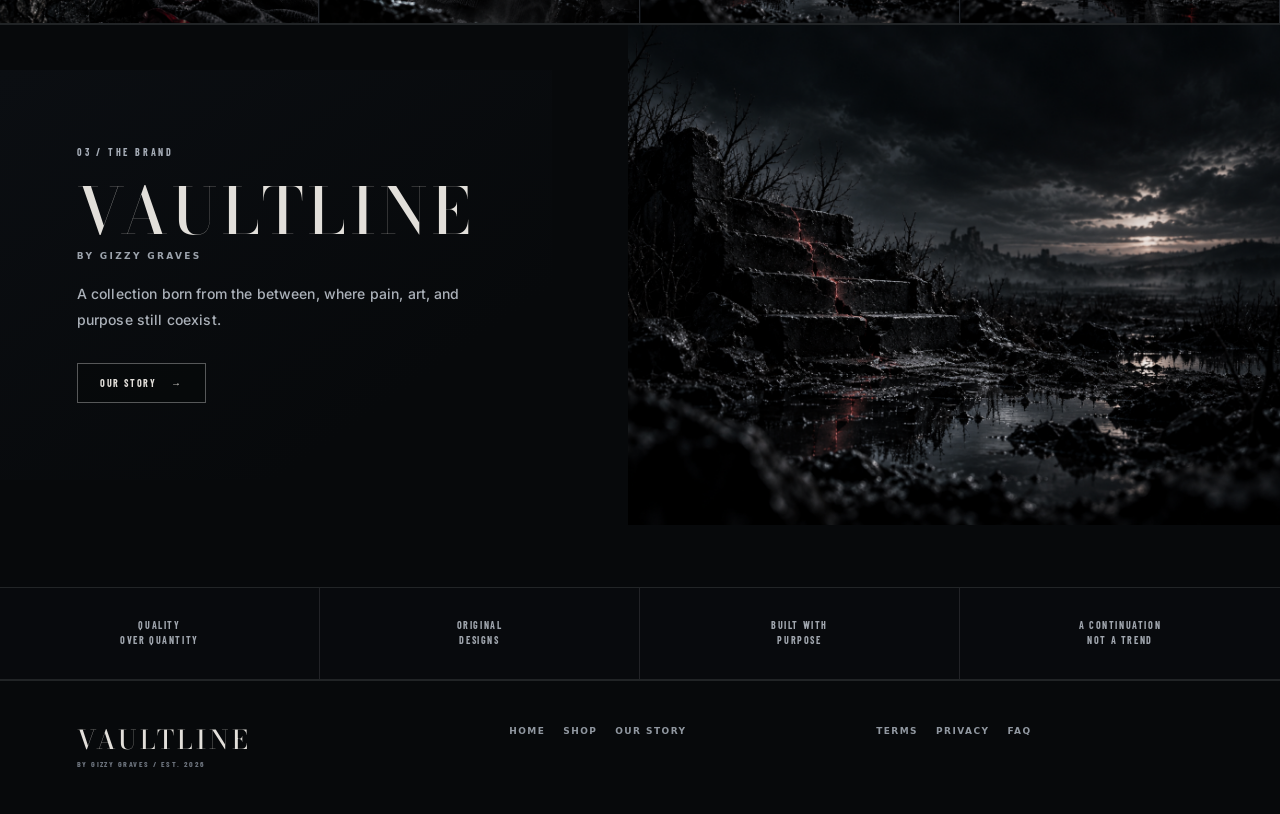
==== commit 76195d33: "Add direct storefront routes and clarify return guidance" ====
--- a/index.html
+++ b/index.html
@@ -27,9 +27,9 @@
     <button class="hdr-menu" id="menu-toggle" aria-label="Menu" aria-expanded="false"><span></span><span></span><span></span></button>
     <a class="hdr-brand" href="#top">VAULTLINE<span class="hdr-byline">BY GIZZY GRAVES</span></a>
     <nav class="hdr-nav" id="site-nav">
-      <a href="#shop" data-shop-all>SHOP</a>
-      <a href="#collections">COLLECTIONS</a>
-      <a href="#lookbook">LOOKBOOK</a>
+      <a href="/shop" data-shop-all>SHOP</a>
+      <a href="/collections">COLLECTIONS</a>
+      <a href="/lookbook">LOOKBOOK</a>
       <a href="/story.html">OUR STORY</a>
     </nav>
     <button class="hdr-cart" id="cart-button" aria-label="Cart">
@@ -66,12 +66,12 @@
     <section class="collections" id="collections">
       <div class="sec-head"><span>01 / COLLECTIONS</span><p>ENTER BY COLLECTION</p></div>
       <div class="col-grid" id="collection-grid">
-        <a href="#shop" class="col-card col-deadstep" data-collection="deadstep-2"><div class="col-shade"></div><div class="col-card-inner"><span class="col-num">01</span><strong>DEADSTEP</strong><p>VIEW COLLECTION</p><span class="col-arrow">ENTER →</span></div></a>
-        <a href="#shop" class="col-card col-current" data-collection="submerged"><div class="col-shade"></div><div class="col-card-inner"><span class="col-num">02</span><strong>CURRENT BETWEEN</strong><p>VIEW COLLECTION</p><span class="col-arrow">ENTER →</span></div></a>
-        <a href="#shop" class="col-card col-omega" data-collection="mens"><div class="col-shade"></div><div class="col-card-inner"><span class="col-num">03</span><strong>OMEGA</strong><p>VIEW COLLECTION</p><span class="col-arrow">ENTER →</span></div></a>
-        <a href="#shop" class="col-card col-alpha" data-collection="womens"><div class="col-shade"></div><div class="col-card-inner"><span class="col-num">04</span><strong>ALPHA</strong><p>VIEW COLLECTION</p><span class="col-arrow">ENTER →</span></div></a>
-        <a href="#shop" class="col-card col-grave" data-collection="grave-offerings"><div class="col-shade"></div><div class="col-card-inner"><span class="col-num">05</span><strong>GRAVE OFFERINGS</strong><p>VIEW COLLECTION</p><span class="col-arrow">ENTER →</span></div></a>
-        <a href="#shop" class="col-card col-liberty" data-collection="fractured-liberty"><div class="col-shade"></div><div class="col-card-inner"><span class="col-num">06</span><strong>FRACTURED LIBERTY</strong><p>VIEW COLLECTION</p><span class="col-arrow">ENTER →</span></div></a>
+        <a href="/collections/deadstep-2" class="col-card col-deadstep" data-collection="deadstep-2"><div class="col-shade"></div><div class="col-card-inner"><span class="col-num">01</span><strong>DEADSTEP</strong><p>VIEW COLLECTION</p><span class="col-arrow">ENTER →</span></div></a>
+        <a href="/collections/submerged" class="col-card col-current" data-collection="submerged"><div class="col-shade"></div><div class="col-card-inner"><span class="col-num">02</span><strong>CURRENT BETWEEN</strong><p>VIEW COLLECTION</p><span class="col-arrow">ENTER →</span></div></a>
+        <a href="/collections/mens" class="col-card col-omega" data-collection="mens"><div class="col-shade"></div><div class="col-card-inner"><span class="col-num">03</span><strong>OMEGA</strong><p>VIEW COLLECTION</p><span class="col-arrow">ENTER →</span></div></a>
+        <a href="/collections/womens" class="col-card col-alpha" data-collection="womens"><div class="col-shade"></div><div class="col-card-inner"><span class="col-num">04</span><strong>ALPHA</strong><p>VIEW COLLECTION</p><span class="col-arrow">ENTER →</span></div></a>
+        <a href="/collections/grave-offerings" class="col-card col-grave" data-collection="grave-offerings"><div class="col-shade"></div><div class="col-card-inner"><span class="col-num">05</span><strong>GRAVE OFFERINGS</strong><p>VIEW COLLECTION</p><span class="col-arrow">ENTER →</span></div></a>
+        <a href="/collections/fractured-liberty" class="col-card col-liberty" data-collection="fractured-liberty"><div class="col-shade"></div><div class="col-card-inner"><span class="col-num">06</span><strong>FRACTURED LIBERTY</strong><p>VIEW COLLECTION</p><span class="col-arrow">ENTER →</span></div></a>
       </div>
     </section>
 
@@ -83,7 +83,7 @@
 
     <section class="lookbook" id="lookbook">
       <div class="lookbook-photo"><button class="lookbook-main" data-feature-slug="vaultline-northern-fracture-hoodie" aria-label="Inspect Northern Fracture Hoodie"><img src="https://cdn.fourthwall.com/customizations/sh_0e0db572-47ce-453b-a747-142819f87a74/69a3a0b2-52a8-4383-954c-f7c5383ceef2.webp" alt="Northern Fracture Hoodie" loading="lazy"></button></div>
-      <div class="lookbook-text"><p class="eyebrow">02 / EDITORIAL</p><h2>WEAR<br>WHAT<br>REMAINS</h2><p>Pieces for the in between.<br>Built from what is left.<br>Made to last.</p><a class="btn-ghost" href="#shop" data-shop-all>VIEW PIECES <span>→</span></a></div>
+      <div class="lookbook-text"><p class="eyebrow">02 / EDITORIAL</p><h2>WEAR<br>WHAT<br>REMAINS</h2><p>Pieces for the in between.<br>Built from what is left.<br>Made to last.</p><a class="btn-ghost" href="/shop" data-shop-all>VIEW PIECES <span>→</span></a></div>
       <div class="lookbook-strip">
         <button data-feature-slug="ixxi-vaultline-tee"><img src="https://cdn.fourthwall.com/offer/sh_0e0db572-47ce-453b-a747-142819f87a74/00db2ce5-1ceb-4aee-8ad5-673047373ab1.png" alt="IXXI Vaultline Tee" loading="lazy"></button>
         <button data-feature-slug="crimson-thorn-baby-tee-vaultline-by-gizzy-graves"><img src="https://cdn.fourthwall.com/customizations/sh_0e0db572-47ce-453b-a747-142819f87a74/54978fa7-1209-4d1c-9283-ff4f848068a1.webp" alt="Crimson Thorn" loading="lazy"></button>
@@ -98,12 +98,12 @@
     </section>
   </main>
 
-  <aside class="pd" id="quick-view" aria-hidden="true"><button class="pd-close" id="quick-close" aria-label="Close">×</button><div class="pd-thumbs" id="quick-thumbs"></div><div class="pd-image"><img class="pd-img" id="quick-image" alt=""></div><div class="pd-info"><p class="pd-eyebrow" id="quick-index">VAULTLINE</p><h2 class="pd-name" id="quick-name"></h2><p class="pd-price" id="quick-price"></p><p class="pd-desc" id="quick-description"></p><div class="pd-sep"></div><div class="pd-field"><span class="pd-label">COLOR: <strong id="quick-color-label"></strong></span><div class="pd-swatches" id="quick-swatches"></div></div><div class="pd-field"><span class="pd-label">SIZE:</span><div class="pd-sizes" id="quick-variants"></div></div><button class="pd-atc" id="quick-buy">ADD TO CART</button><div class="pd-accordion"><details><summary>DETAILS</summary><p id="pd-details-text">Materials, construction, and available options vary by piece. Review the selected product and variant before checkout.</p></details><details><summary>SIZE GUIDE</summary><p>Review the size information provided for the selected product before ordering. Fit and measurements can vary by item and production blank.</p></details><details><summary>SHIPPING &amp; RETURNS</summary><p>Handled securely by Fourthwall. See checkout for shipping options.</p></details></div><p class="pd-note">Checkout and fulfillment by Fourthwall.</p></div></aside>
+  <aside class="pd" id="quick-view" aria-hidden="true"><button class="pd-close" id="quick-close" aria-label="Close">×</button><div class="pd-thumbs" id="quick-thumbs"></div><div class="pd-image"><img class="pd-img" id="quick-image" alt=""></div><div class="pd-info"><p class="pd-eyebrow" id="quick-index">VAULTLINE</p><h2 class="pd-name" id="quick-name"></h2><p class="pd-price" id="quick-price"></p><p class="pd-desc" id="quick-description"></p><div class="pd-sep"></div><div class="pd-field"><span class="pd-label">COLOR: <strong id="quick-color-label"></strong></span><div class="pd-swatches" id="quick-swatches"></div></div><div class="pd-field"><span class="pd-label">SIZE:</span><div class="pd-sizes" id="quick-variants"></div></div><button class="pd-atc" id="quick-buy">ADD TO CART</button><div class="pd-accordion"><details><summary>DETAILS</summary><p id="pd-details-text">Materials, construction, and available options vary by piece. Review the selected product and variant before checkout.</p></details><details><summary>SIZE GUIDE</summary><p>Review the size information provided for the selected product before ordering. Fit and measurements can vary by item and production blank.</p></details><details><summary>SHIPPING &amp; RETURNS</summary><p>Checkout and fulfillment are handled by Fourthwall. Many items are made to order, so change-of-mind or sizing returns may not be available. Review the item and order support terms before purchasing; damaged or incorrect orders should be reported through order support.</p></details></div><p class="pd-note">Checkout and fulfillment by Fourthwall.</p></div></aside>
 
   <aside class="cart-drawer" id="cart-drawer" aria-hidden="true"><div class="cart-head"><h2>YOUR CART</h2><button id="cart-close" aria-label="Close">×</button></div><div class="cart-items" id="cart-items"></div><div class="cart-foot"><div class="cart-total-row"><span>TOTAL</span><strong id="cart-total">$0.00</strong></div><button class="pd-atc" id="checkout-button" disabled>CHECKOUT</button><p class="cart-note">Secure checkout via Fourthwall.</p></div></aside>
   <div class="scrim" id="scrim"></div>
 
-  <footer class="ft"><div><div class="ft-brand">VAULTLINE</div><div class="ft-sub">BY GIZZY GRAVES / EST. 2026</div></div><div class="ft-links"><a href="#top">HOME</a><a href="#shop" data-shop-all>SHOP</a><a href="/story.html">OUR STORY</a></div><div class="ft-legal"><a href="/terms.html">TERMS</a><a href="/privacy.html">PRIVACY</a><a href="/faq.html">FAQ</a></div></footer>
+  <footer class="ft"><div><div class="ft-brand">VAULTLINE</div><div class="ft-sub">BY GIZZY GRAVES / EST. 2026</div></div><div class="ft-links"><a href="#top">HOME</a><a href="/shop" data-shop-all>SHOP</a><a href="/story.html">OUR STORY</a></div><div class="ft-legal"><a href="/terms.html">TERMS</a><a href="/privacy.html">PRIVACY</a><a href="/faq.html">FAQ</a></div></footer>
 
   <script type="module" src="/app.js"></script>
 </body>
--- a/styles.css
+++ b/styles.css
@@ -17,3 +17,34 @@
 @media(max-width:620px){.hdr{height:58px;padding:0 14px}.hdr-brand{font-size:15px}.hdr-cart{width:34px}.hero{height:auto;min-height:0;aspect-ratio:16/9}.hero-art{background-position:center;background-size:cover}.vault-paths{grid-template-columns:1fr;padding:14px 14px 54px}.vault-paths a{min-height:104px}.collections,.shop{padding-left:14px;padding-right:14px}.col-grid,.product-grid{grid-template-columns:1fr}.col-card{min-height:290px}.shop-banner{min-height:240px}.lookbook-photo{min-height:430px}.lookbook-strip{grid-template-columns:repeat(2,1fr)}.brand{padding:76px 24px 54px}.brand-values{grid-template-columns:repeat(2,1fr)}.brand-values .bv:nth-child(2){border-right:0}.ft{grid-template-columns:1fr;padding:38px 24px}.pd{width:100vw;grid-template-columns:64px 1fr}.pd-thumbs{padding-top:64px}.pd-info{padding:34px 22px 54px}.pd-name{font-size:38px}}
 /* Direct hero image: bypass legacy/background asset path */
 .hero-art-img{position:absolute!important;inset:0!important;width:100%!important;height:100%!important;display:block!important;object-fit:cover!important;object-position:center!important;background:none!important;filter:none!important;transform:none!important}
+
+
+/* Cart quantity + remove controls */
+.cart-line{display:flex;align-items:center;justify-content:space-between;gap:18px;padding:18px 0;border-bottom:1px solid var(--line)}
+.cart-line-copy{min-width:0;display:flex;flex-direction:column;gap:5px}
+.cart-line-copy strong{font:500 13px/1.25 var(--serif);letter-spacing:.03em;text-transform:uppercase}
+.cart-line-detail{color:#7f8791;font:700 9px/1.35 var(--sans);letter-spacing:.08em;text-transform:uppercase}
+.cart-line-actions{display:flex;align-items:center;gap:12px;flex-shrink:0}
+.cart-qty{display:grid;grid-template-columns:32px 34px 32px;align-items:center;height:34px;border:1px solid rgba(255,255,255,.16);background:#07090c}
+.cart-qty button{height:100%;display:grid;place-items:center;font:600 17px/1 var(--sans);transition:.18s var(--ease)}
+.cart-qty button:hover{background:#171b20}
+.cart-qty button:disabled,.cart-remove:disabled{opacity:.35;cursor:wait}
+.cart-qty span{text-align:center;font:700 11px/1 var(--sans);border-left:1px solid rgba(255,255,255,.1);border-right:1px solid rgba(255,255,255,.1)}
+.cart-remove{color:#9aa1aa;font:700 8px/1 var(--sans);letter-spacing:.15em;text-transform:uppercase;border-bottom:1px solid rgba(182,58,80,.72);padding:7px 0 5px}
+.cart-remove:hover{color:#fff}
+@media(max-width:420px){.cart-line{align-items:flex-start;flex-direction:column}.cart-line-actions{width:100%;justify-content:space-between}}
+
+/* Cart product thumbnails + clickable product links */
+.cart-line{display:grid;grid-template-columns:64px minmax(0,1fr) auto;align-items:center;gap:14px}
+.cart-line-media{width:64px;height:78px;display:block;overflow:hidden;background:#11151a;border:1px solid rgba(255,255,255,.08)}
+.cart-line-media img{width:100%;height:100%;display:block;object-fit:cover;padding:0}
+.cart-line-media--empty{background:linear-gradient(135deg,#11151a,#080a0d)}
+.cart-line-copy{min-width:0}
+.cart-line-title{display:block;font:500 13px/1.25 var(--serif);letter-spacing:.03em;text-transform:uppercase;color:#f0f0ee;transition:.18s var(--ease)}
+a.cart-line-title:hover{color:#fff;text-decoration:underline;text-underline-offset:3px}
+.cart-line-actions{justify-self:end}
+@media(max-width:420px){
+  .cart-line{grid-template-columns:58px minmax(0,1fr)}
+  .cart-line-media{width:58px;height:72px}
+  .cart-line-actions{grid-column:1/-1;width:100%;justify-content:flex-end}
+}
--- a/audit-fix.css
+++ b/audit-fix.css
@@ -61,3 +61,23 @@
   .hdr-brand{font-size:17px!important}
   .hdr-brand span{font-size:4.5px!important}
 }
+
+
+/* Hard lock for header byline */
+.hdr-brand .hdr-byline{
+  display:block!important;
+  width:auto!important;
+  margin-top:4px!important;
+  font-family:var(--display)!important;
+  font-size:7px!important;
+  line-height:1!important;
+  font-style:italic!important;
+  font-weight:400!important;
+  letter-spacing:.08em!important;
+  text-align:center!important;
+  opacity:.72!important;
+  transform:none!important;
+}
+@media(max-width:680px){
+  .hdr-brand .hdr-byline{font-size:6px!important}
+}
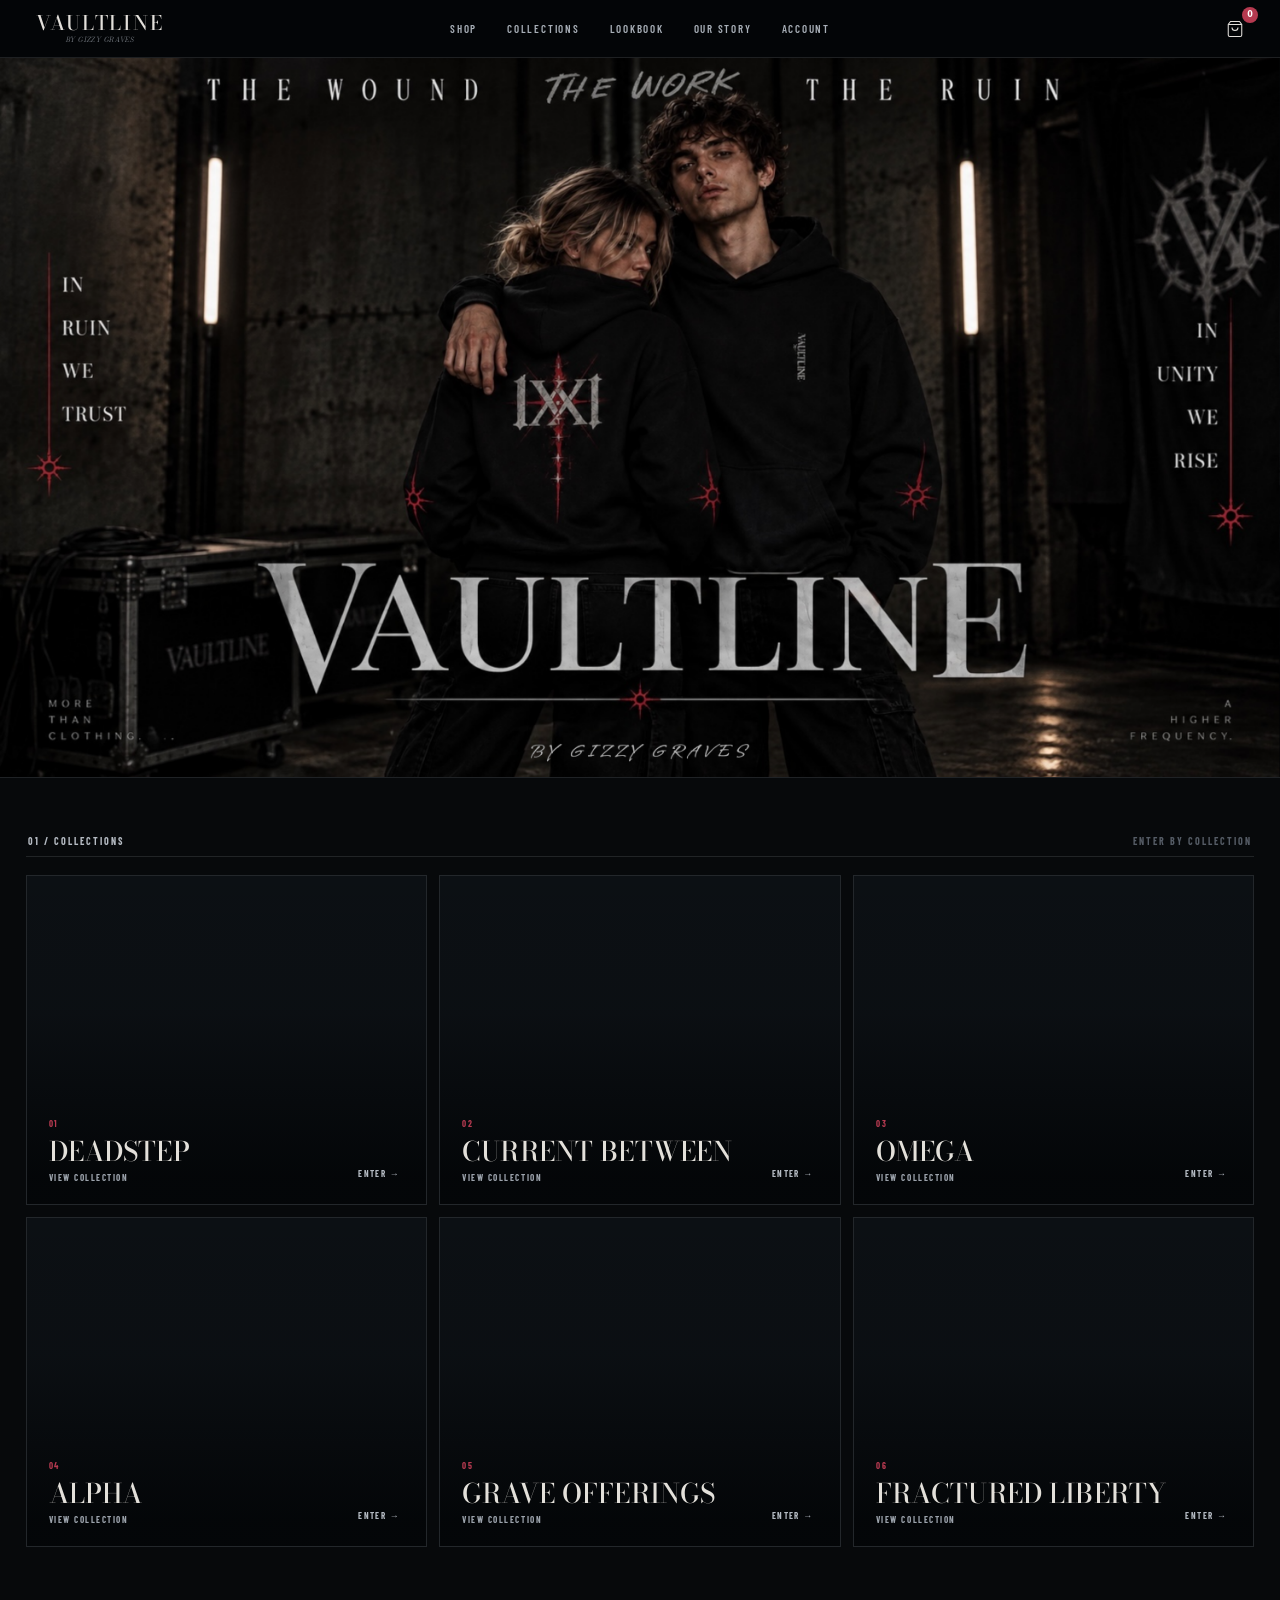
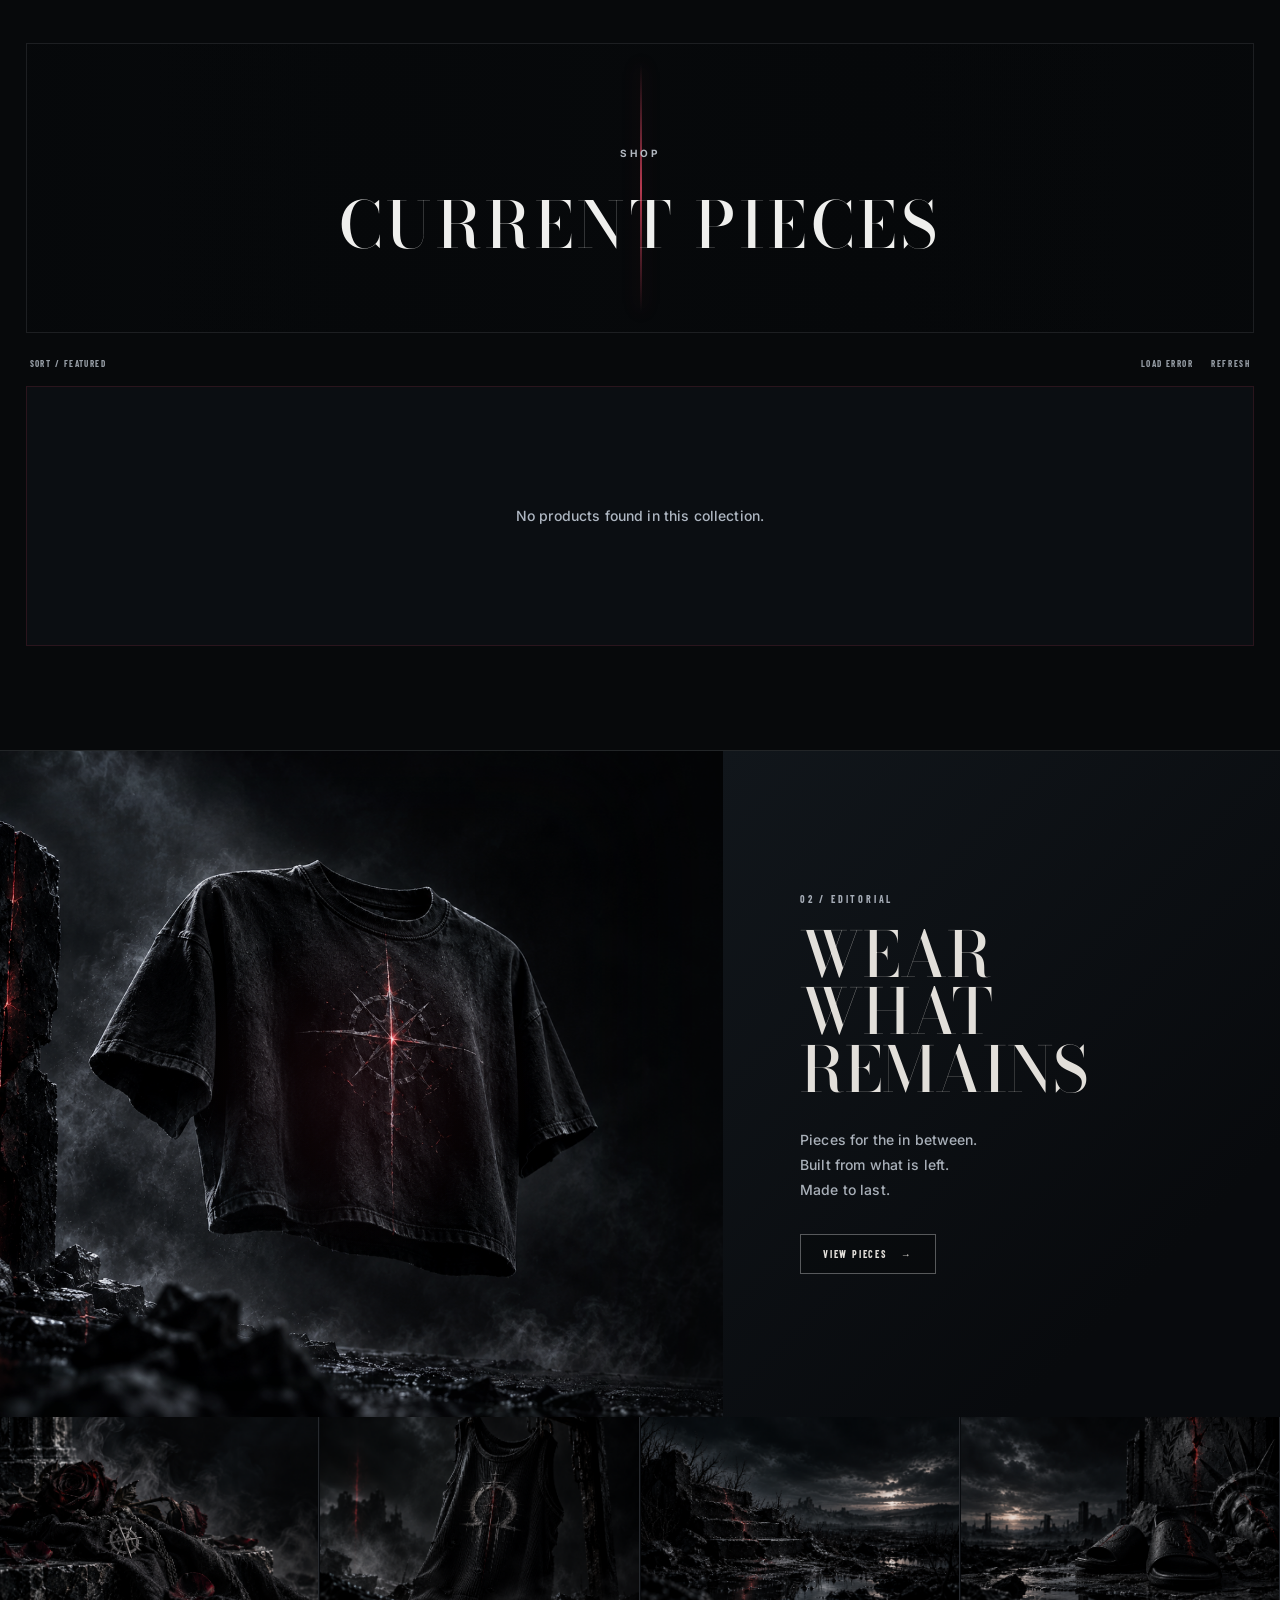
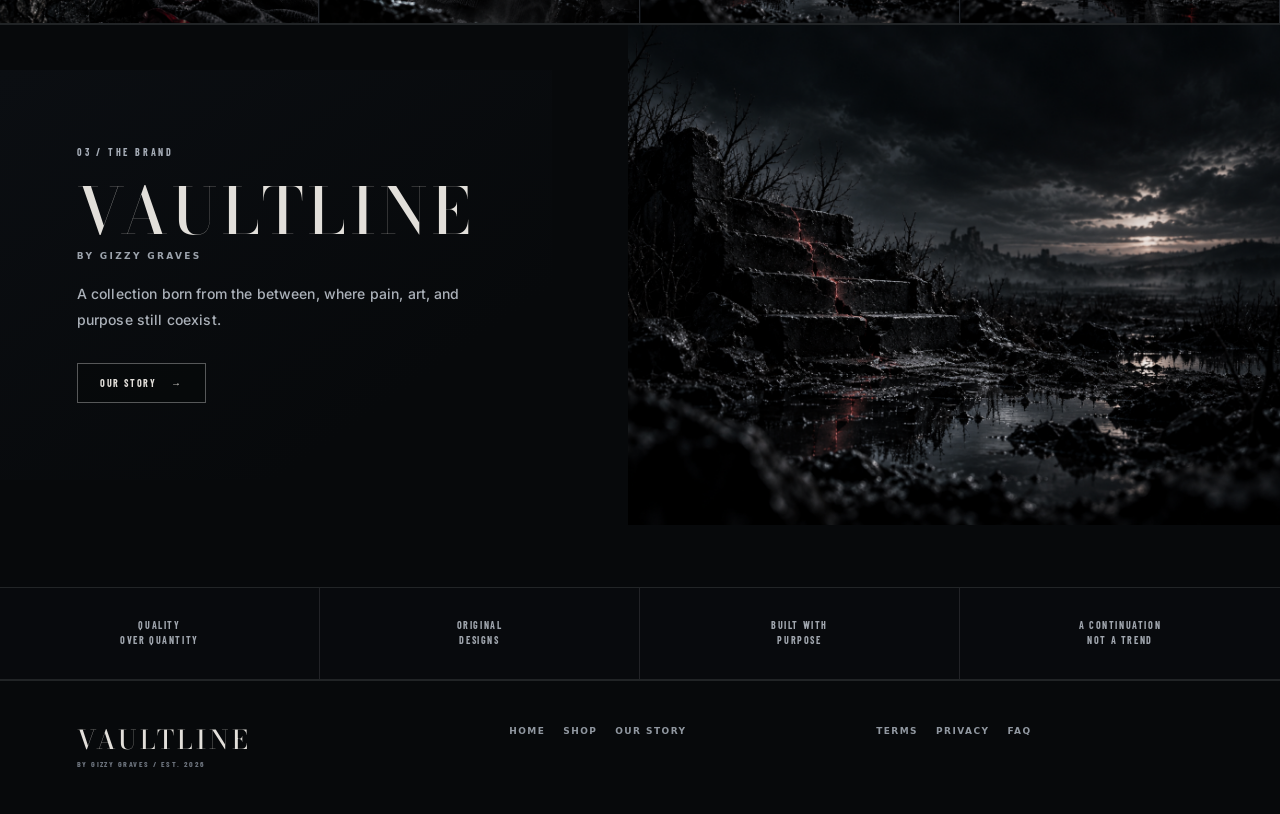
==== commit cbaf2ccc: "Add Fourthwall customer account access" ====
--- a/index.html
+++ b/index.html
@@ -31,6 +31,7 @@
       <a href="/collections">COLLECTIONS</a>
       <a href="/lookbook">LOOKBOOK</a>
       <a href="/story.html">OUR STORY</a>
+      <a href="https://vaultlineofficial-shop.fourthwall.com/supporters/sign_in" data-account>ACCOUNT</a>
     </nav>
     <button class="hdr-cart" id="cart-button" aria-label="Cart">
       <svg width="18" height="18" viewBox="0 0 24 24" fill="none" stroke="currentColor" stroke-width="1.4"><path d="M6 2L3 6v14a2 2 0 002 2h14a2 2 0 002-2V6l-3-4z"/><line x1="3" y1="6" x2="21" y2="6"/><path d="M16 10a4 4 0 01-8 0"/></svg>
@@ -40,10 +41,11 @@
 
   <div class="mob-nav" id="mob-nav">
     <a href="#top">HOME</a>
-    <a href="#shop" data-shop-all>SHOP</a>
-    <a href="#collections">COLLECTIONS</a>
-    <a href="#lookbook">LOOKBOOK</a>
+    <a href="/shop" data-shop-all>SHOP</a>
+    <a href="/collections">COLLECTIONS</a>
+    <a href="/lookbook">LOOKBOOK</a>
     <a href="/story.html">OUR STORY</a>
+    <a href="https://vaultlineofficial-shop.fourthwall.com/supporters/sign_in" data-account>ACCOUNT</a>
   </div>
 
   <main id="top">
@@ -55,7 +57,7 @@
         <p class="hero-label">VAULTLINE / 2026</p>
         <h1>MORE<br>THAN<br>CLOTHING</h1>
         <p class="hero-sub">A CONTINUATION</p>
-        <a class="btn-ghost" href="#collections">EXPLORE VAULTLINE <span>→</span></a>
+        <a class="btn-ghost" href="/collections">EXPLORE VAULTLINE <span>→</span></a>
       </div>
       <div class="hero-bottom">
         <div class="hero-motto">THE WOUND<br>THE WORK<br>THE CONTINUATION</div>
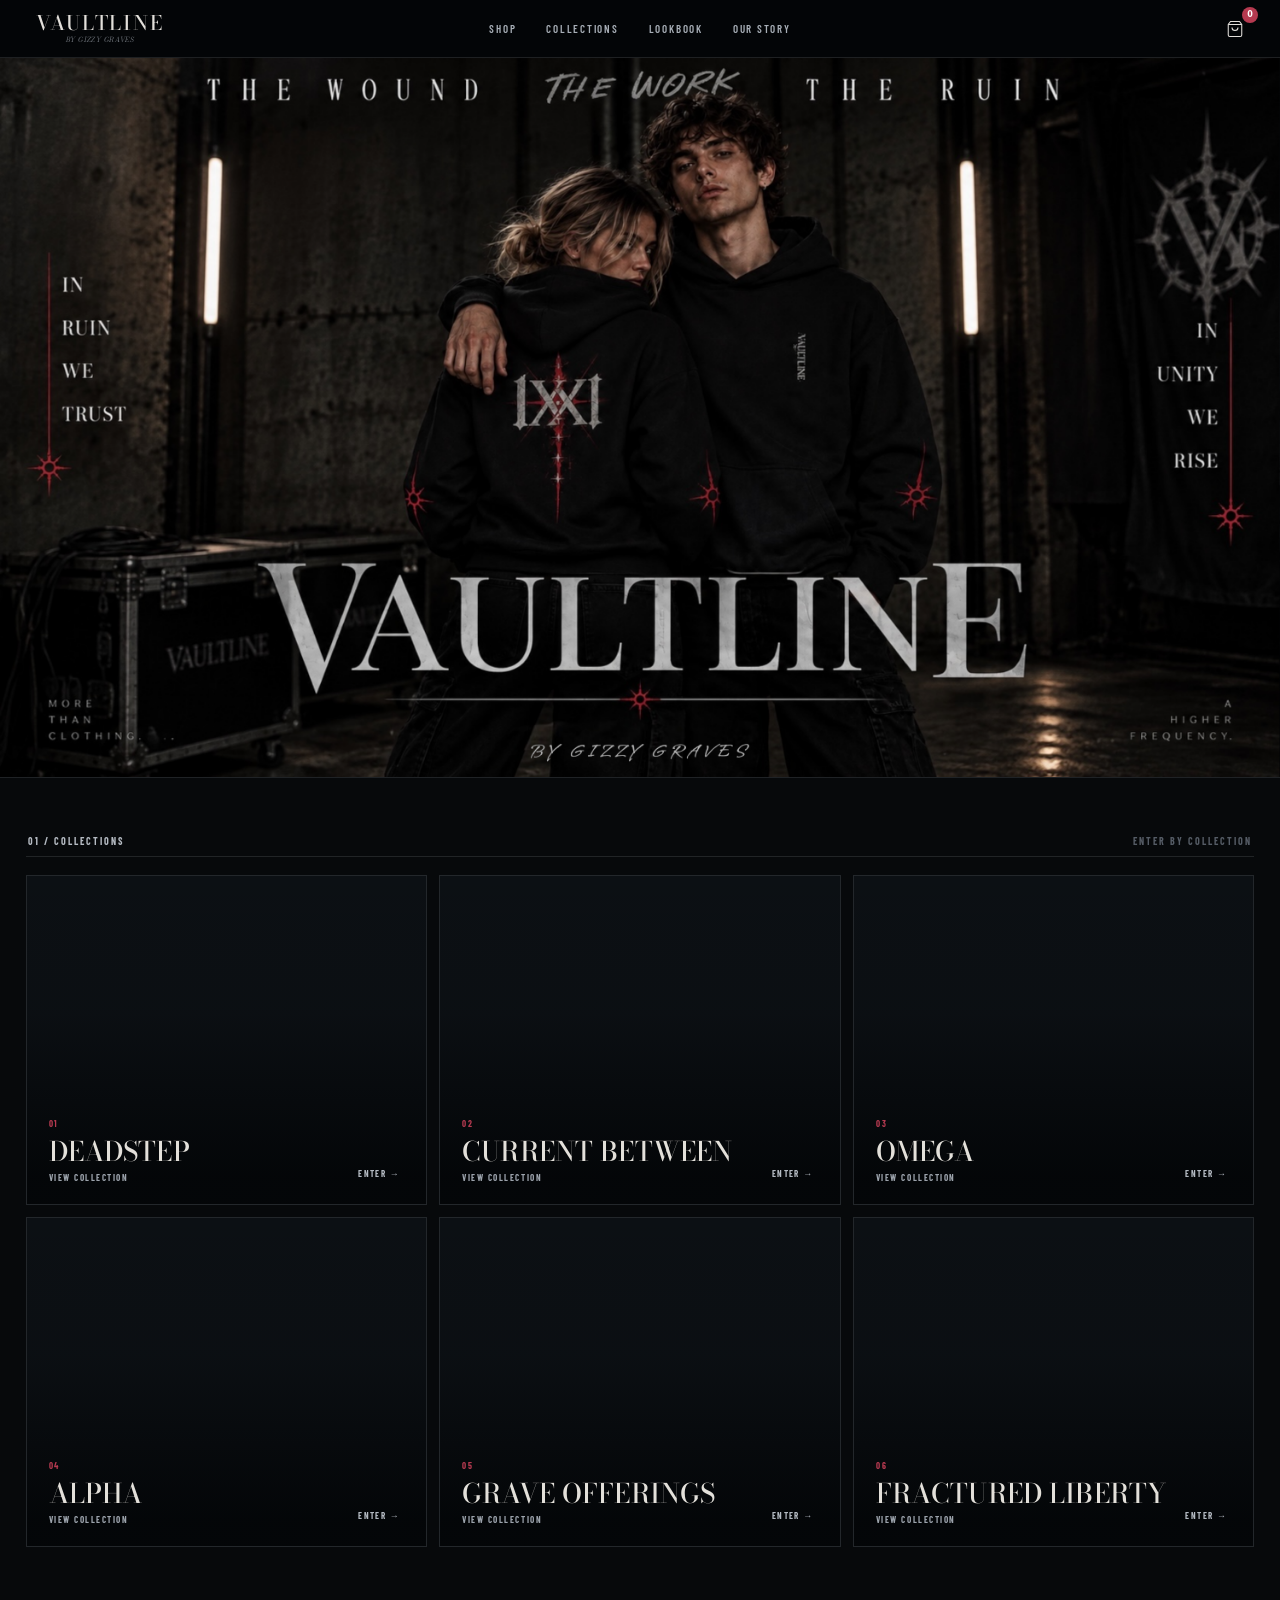
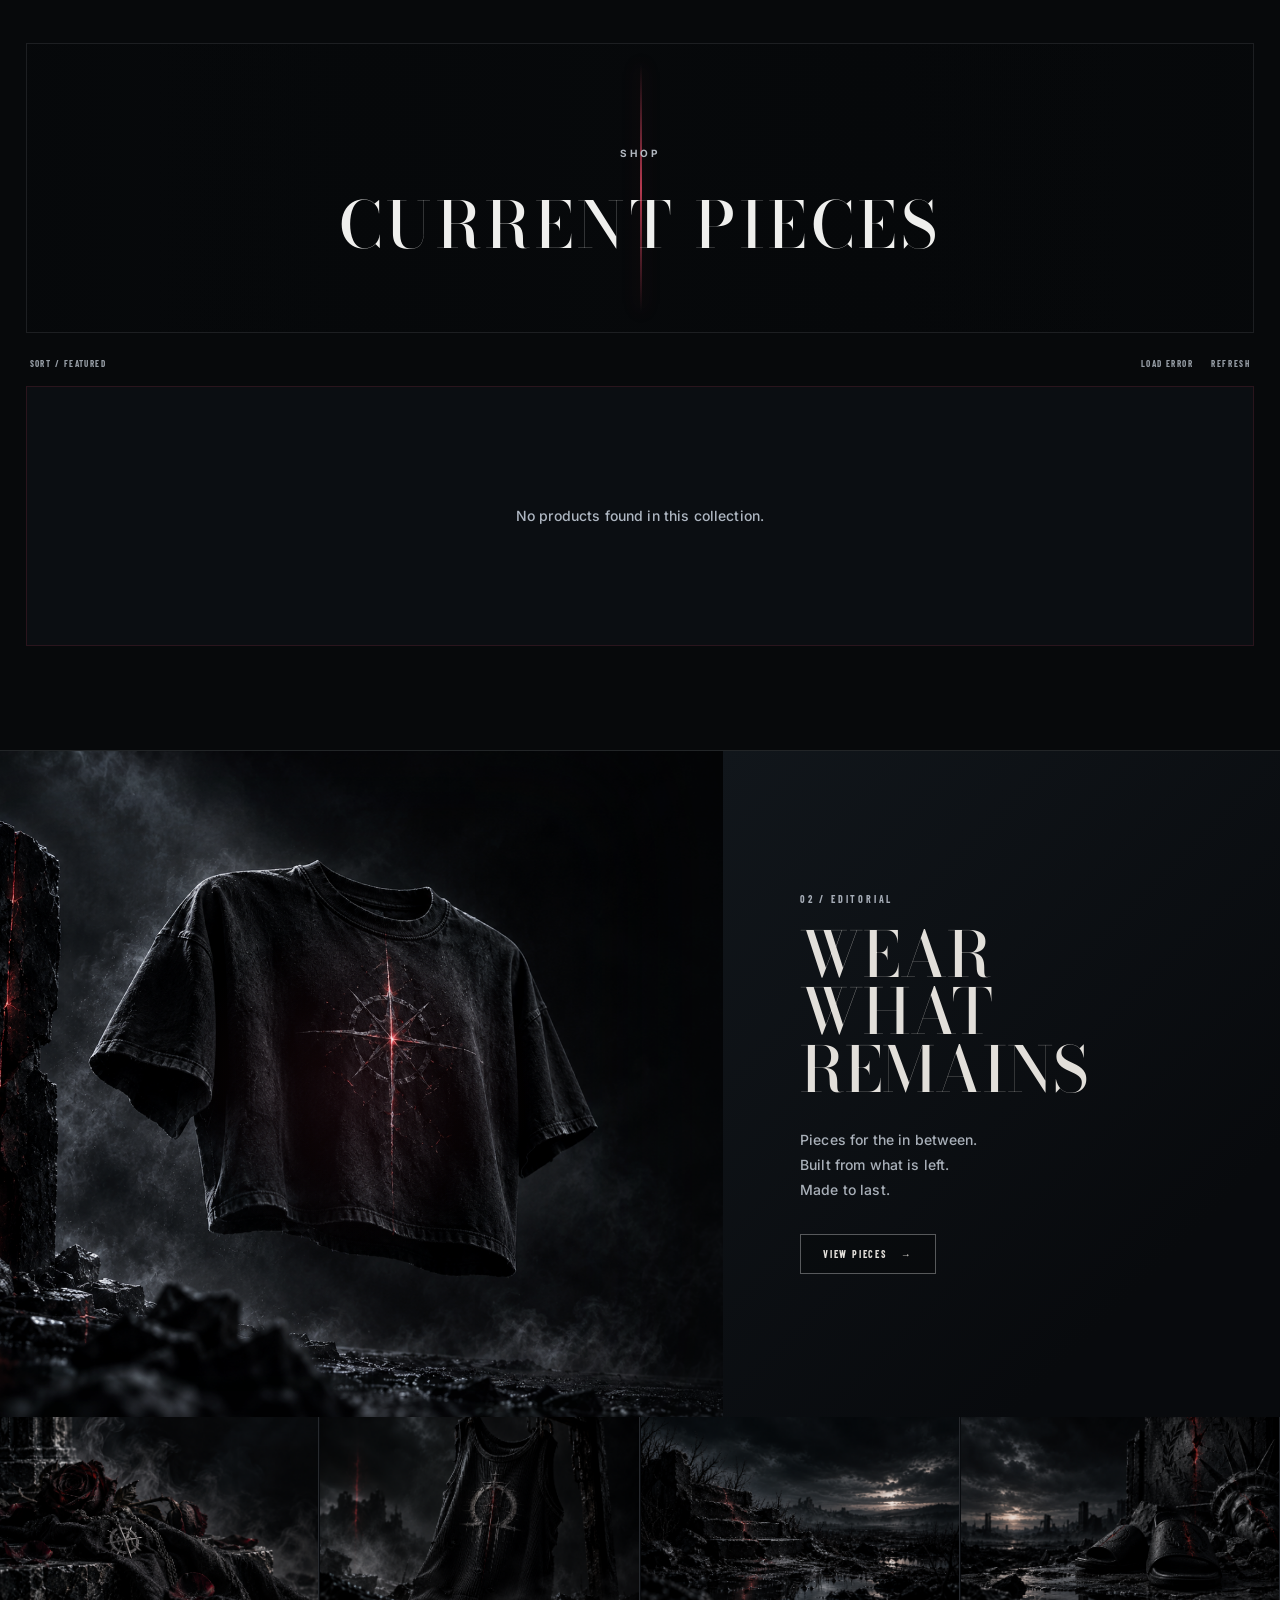
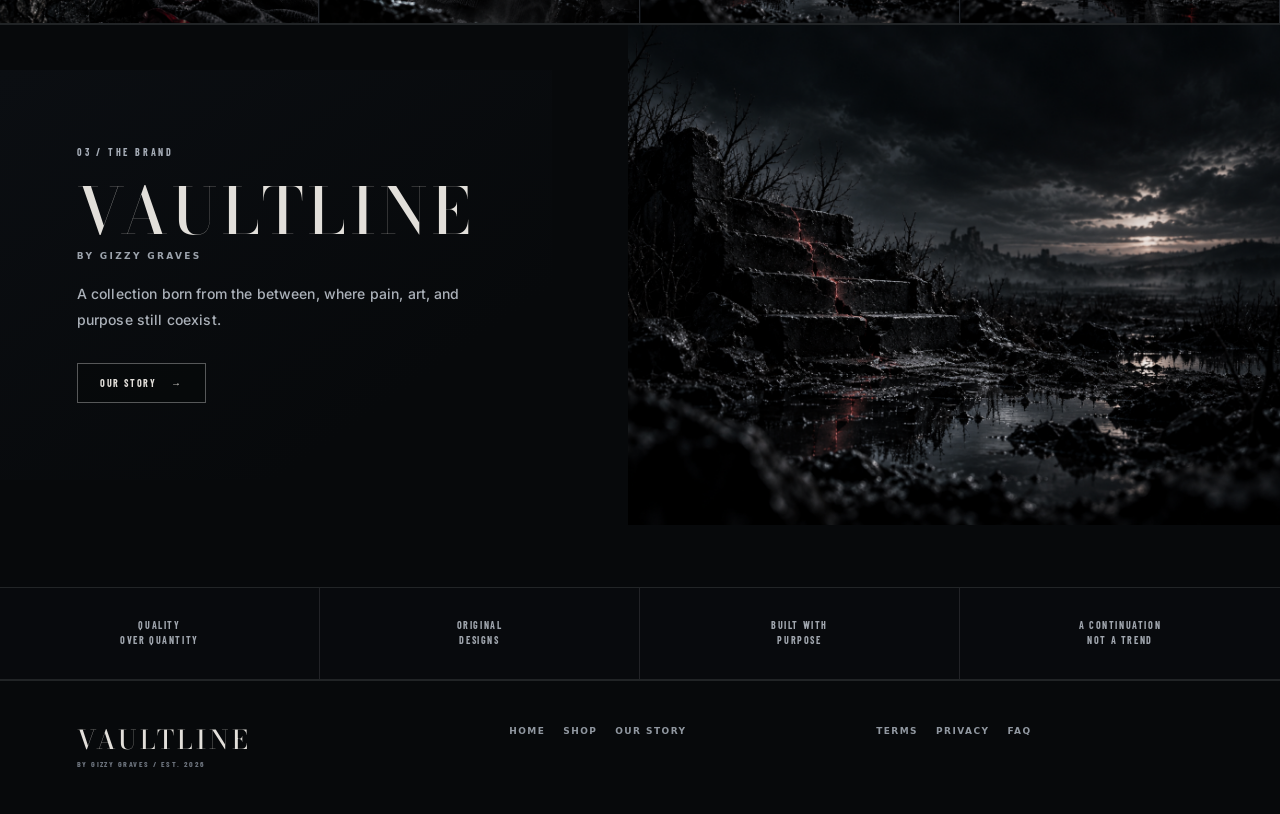
==== commit e4ec4cb6: "Remove inactive Fourthwall account link until free accounts are enabled" ====
--- a/index.html
+++ b/index.html
@@ -31,7 +31,6 @@
       <a href="/collections">COLLECTIONS</a>
       <a href="/lookbook">LOOKBOOK</a>
       <a href="/story.html">OUR STORY</a>
-      <a href="https://vaultlineofficial-shop.fourthwall.com/supporters/sign_in" data-account>ACCOUNT</a>
     </nav>
     <button class="hdr-cart" id="cart-button" aria-label="Cart">
       <svg width="18" height="18" viewBox="0 0 24 24" fill="none" stroke="currentColor" stroke-width="1.4"><path d="M6 2L3 6v14a2 2 0 002 2h14a2 2 0 002-2V6l-3-4z"/><line x1="3" y1="6" x2="21" y2="6"/><path d="M16 10a4 4 0 01-8 0"/></svg>
@@ -45,7 +44,6 @@
     <a href="/collections">COLLECTIONS</a>
     <a href="/lookbook">LOOKBOOK</a>
     <a href="/story.html">OUR STORY</a>
-    <a href="https://vaultlineofficial-shop.fourthwall.com/supporters/sign_in" data-account>ACCOUNT</a>
   </div>
 
   <main id="top">
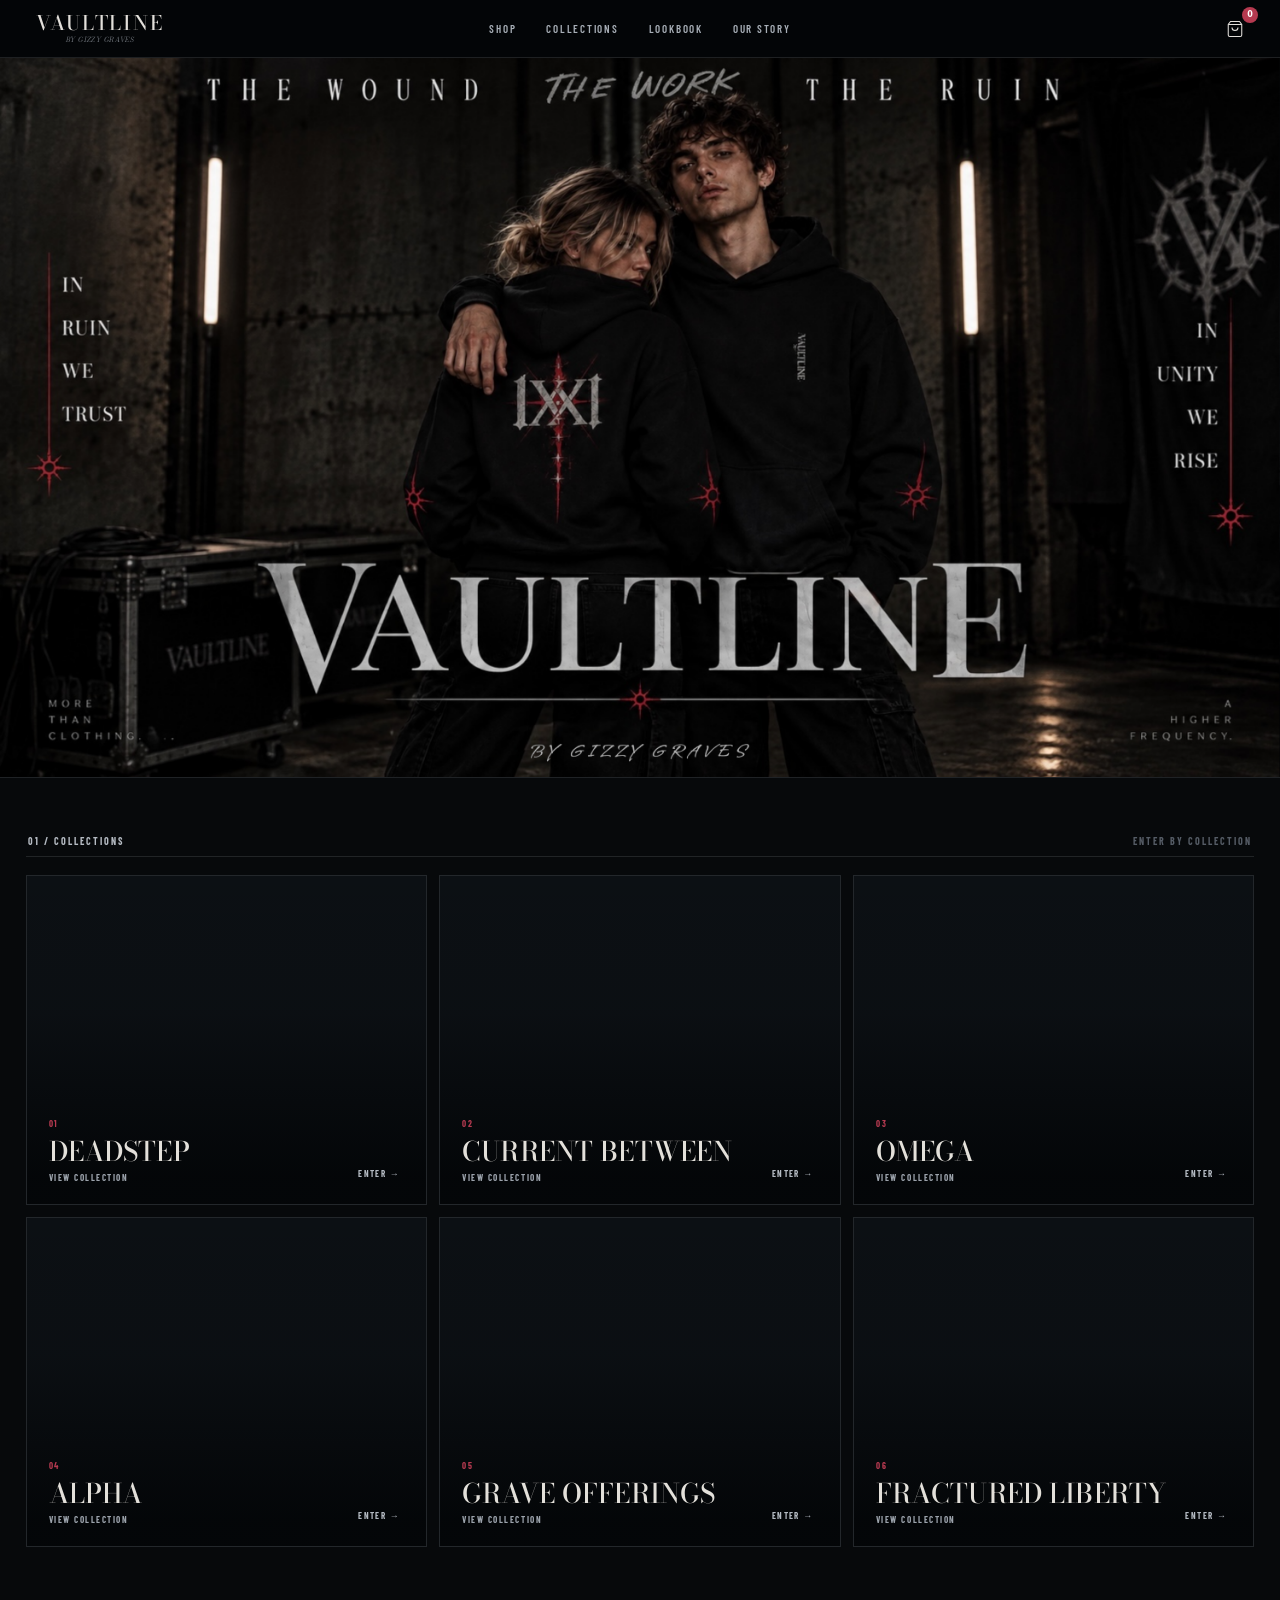
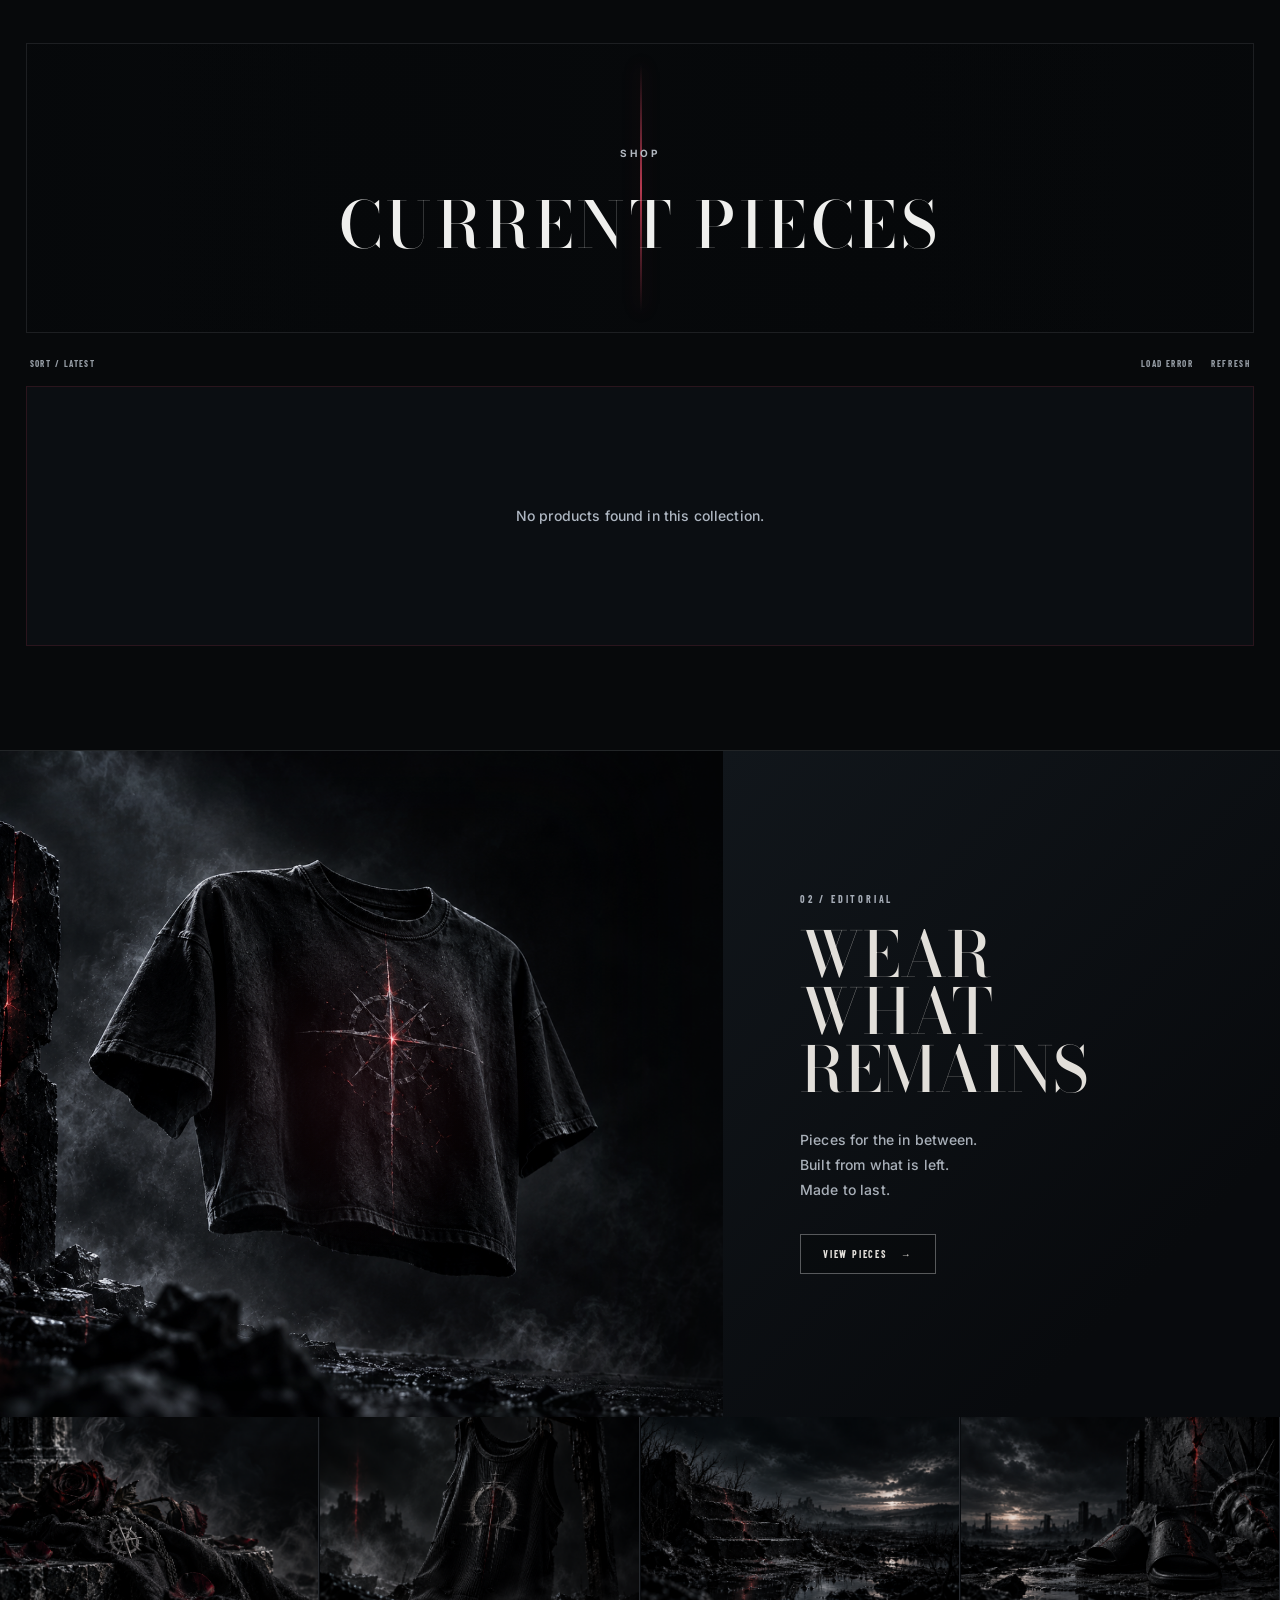
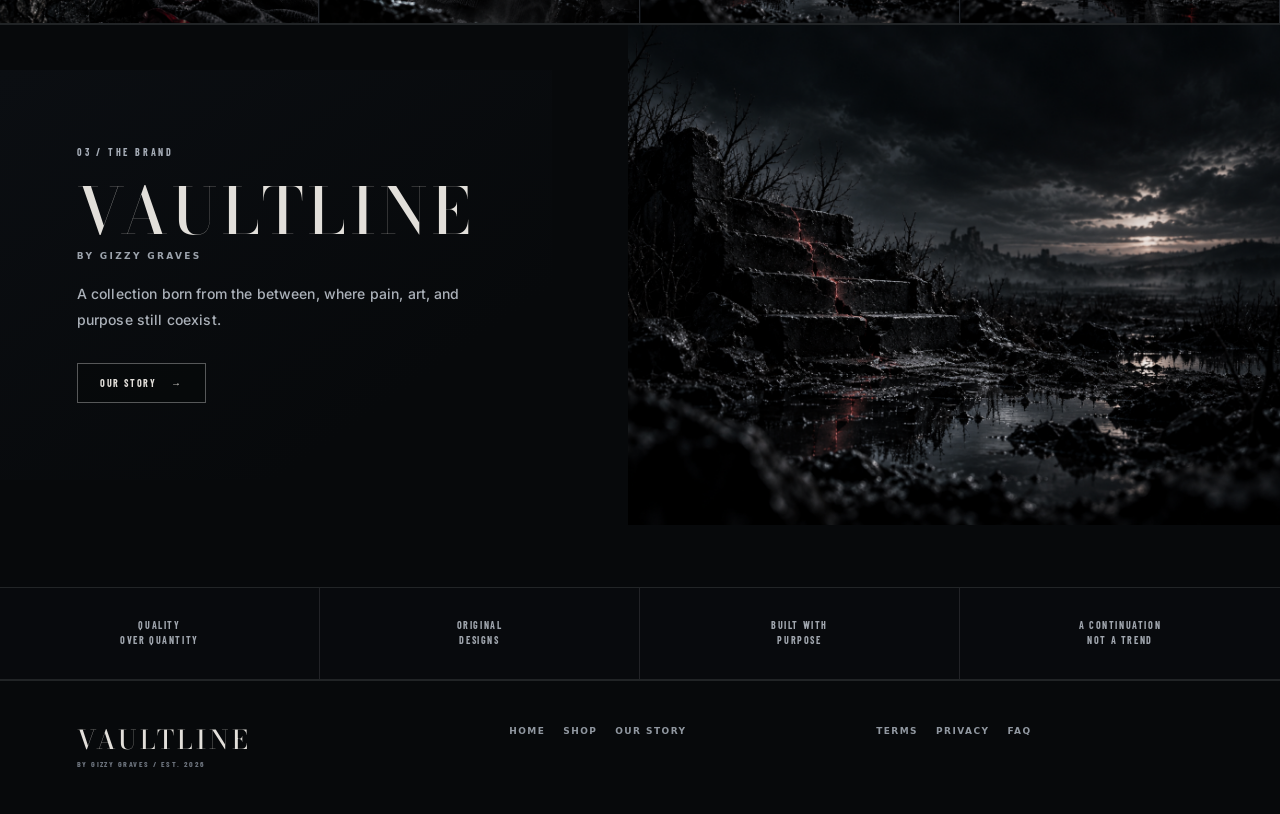
==== commit 78795422: "Label storefront sorting as latest" ====
--- a/index.html
+++ b/index.html
@@ -77,7 +77,7 @@
 
     <section class="shop" id="shop">
       <div class="shop-banner" id="shop-banner"><div class="shop-banner-fracture"></div><p class="shop-banner-sub" id="shop-kicker">SHOP</p><h2 id="shop-title">CURRENT PIECES</h2></div>
-      <div class="shop-bar"><span class="shop-sort">SORT / FEATURED</span><span class="shop-status" id="catalog-status"></span><button class="btn-text" id="refresh-products">REFRESH</button></div>
+      <div class="shop-bar"><span class="shop-sort">SORT / LATEST</span><span class="shop-status" id="catalog-status"></span><button class="btn-text" id="refresh-products">REFRESH</button></div>
       <div class="product-grid" id="product-grid"></div>
     </section>
 
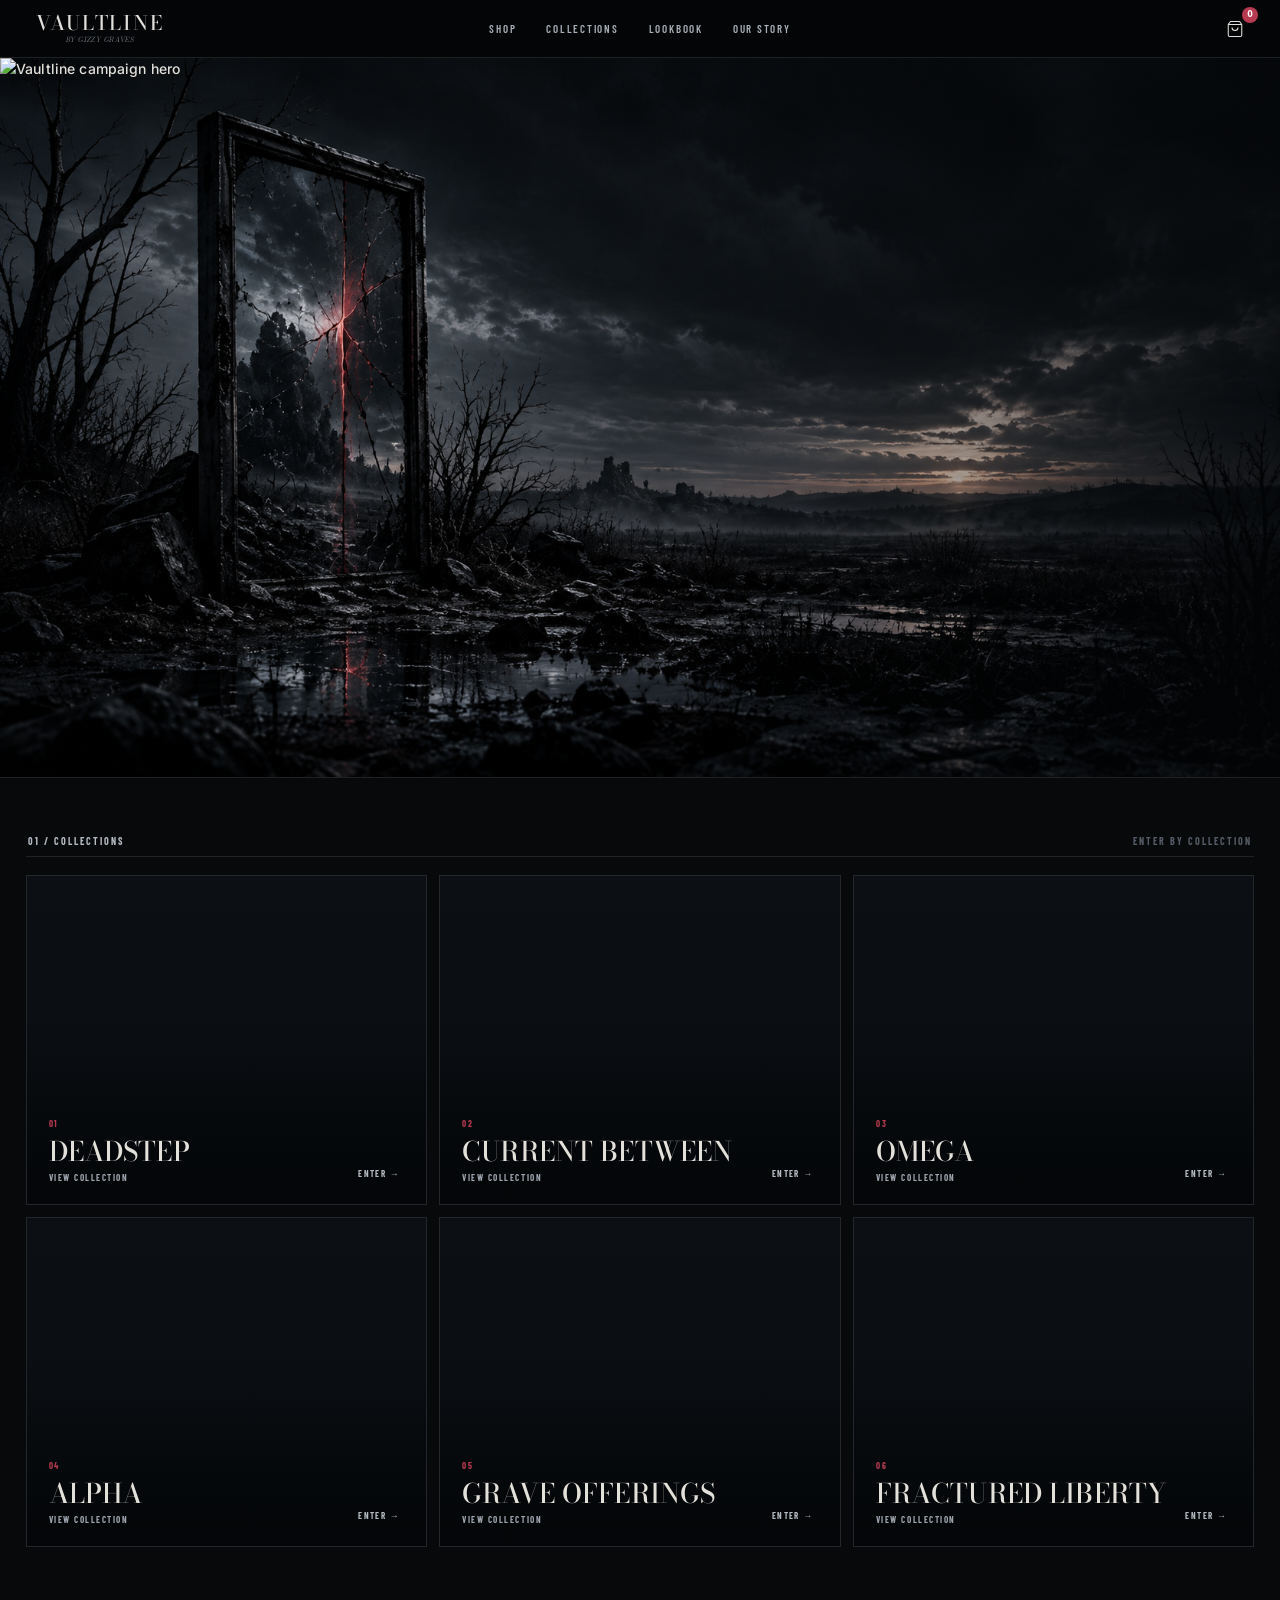
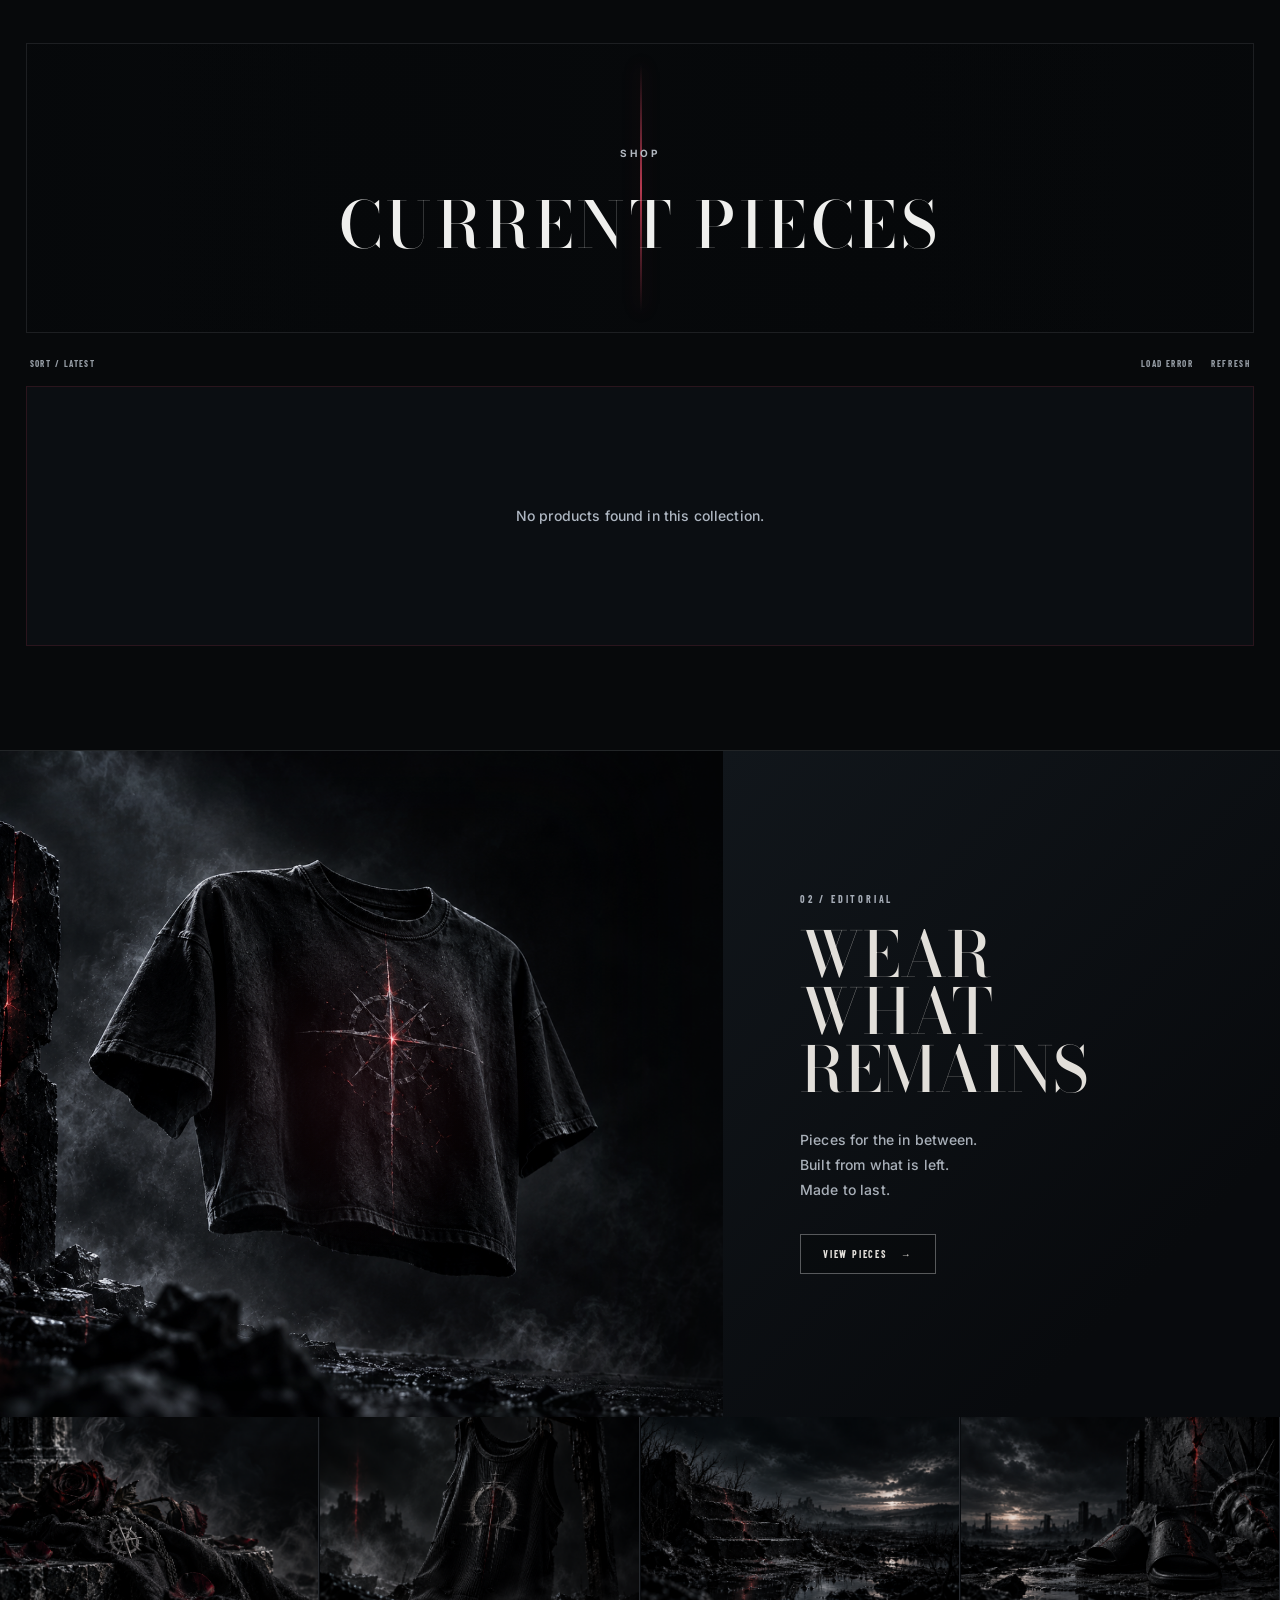
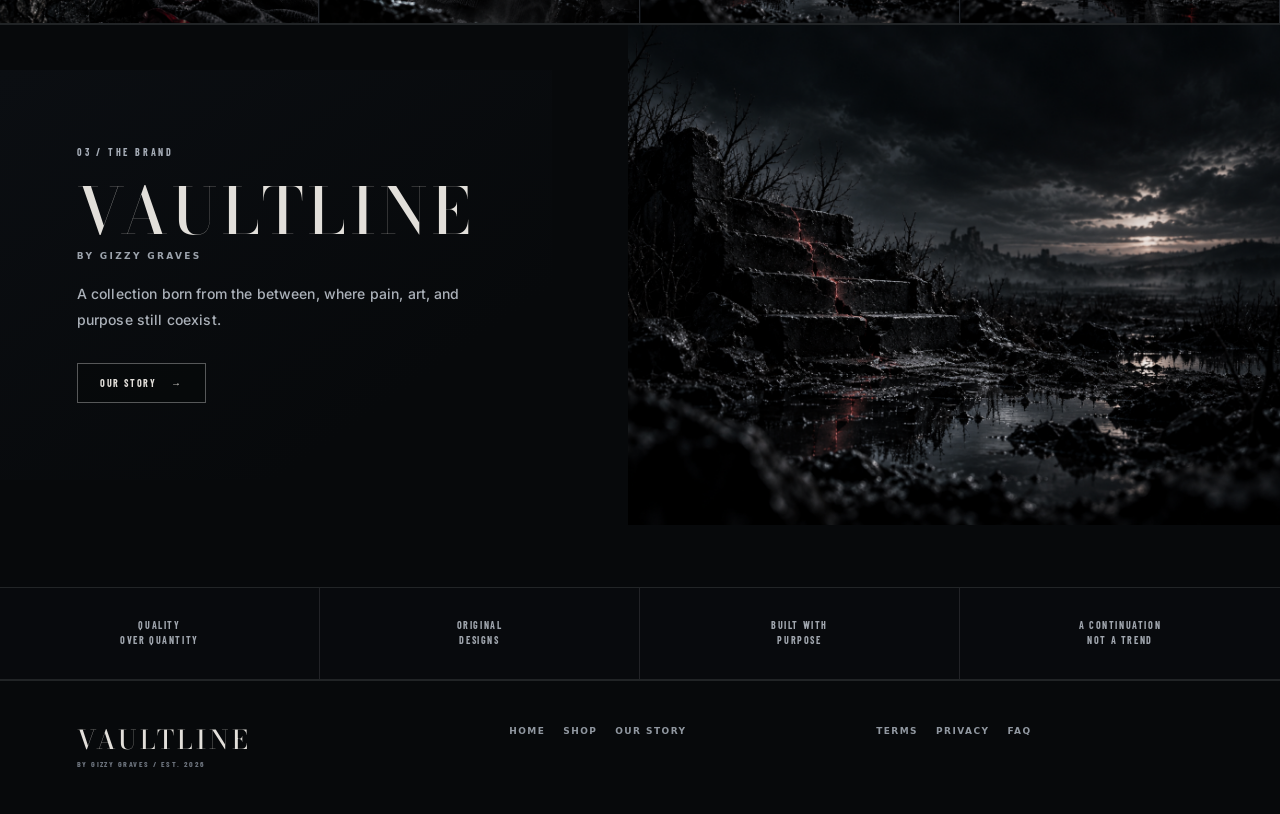
==== commit 038d7c8f: "Use new Vaultline homepage hero" ====
--- a/index.html
+++ b/index.html
@@ -48,7 +48,7 @@
 
   <main id="top">
     <section class="hero">
-      <img class="hero-art hero-art-img" src="/assets/Photoroom_20260918_060935.PNG?v=20260918-hero1" alt="Vaultline campaign hero">
+      <img class="hero-art hero-art-img" src="https://grvezvaultofficial.us/vaultline-home-hero-2026-10.jpg?v=20261004" alt="Vaultline campaign hero">
       <div class="hero-shade" aria-hidden="true"></div>
       <div class="hero-verse">IN RUIN<br>WE TRUST<br>IN UNITY<br>WE RISE</div>
       <div class="hero-center">
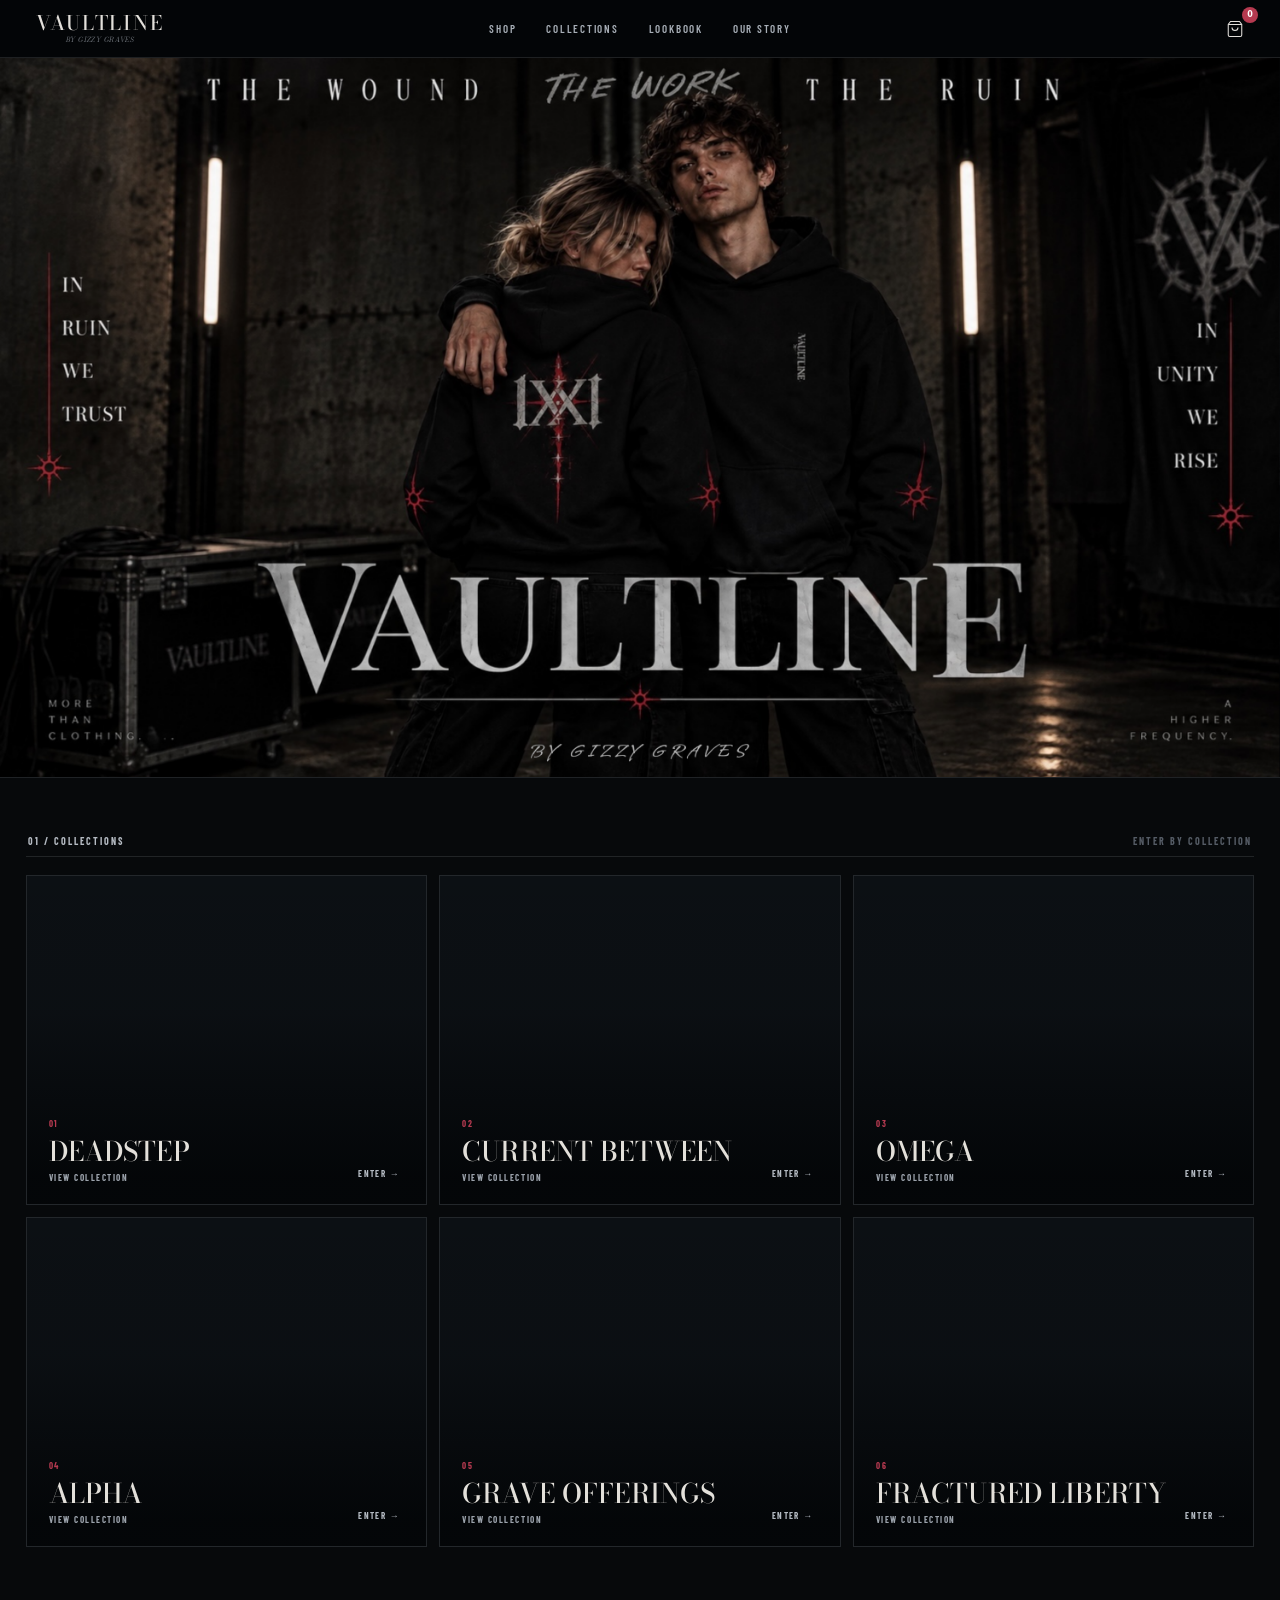
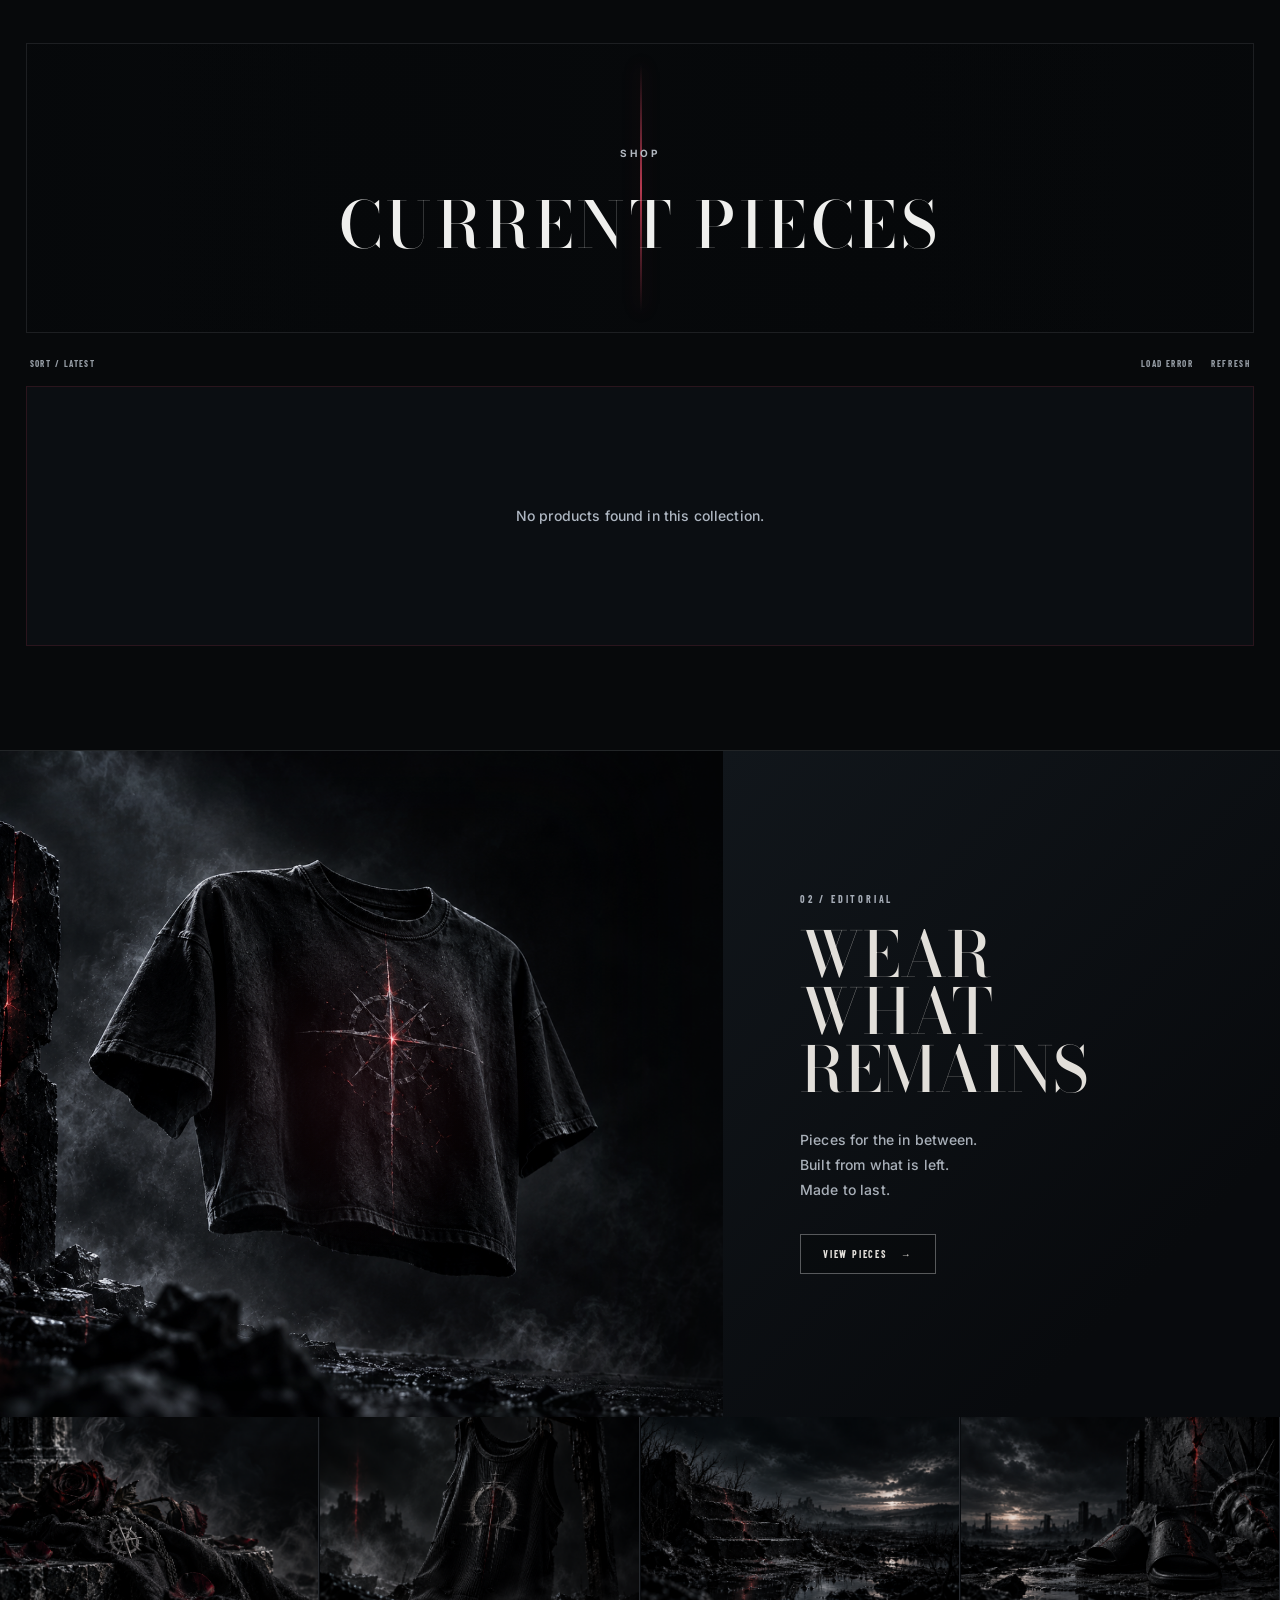
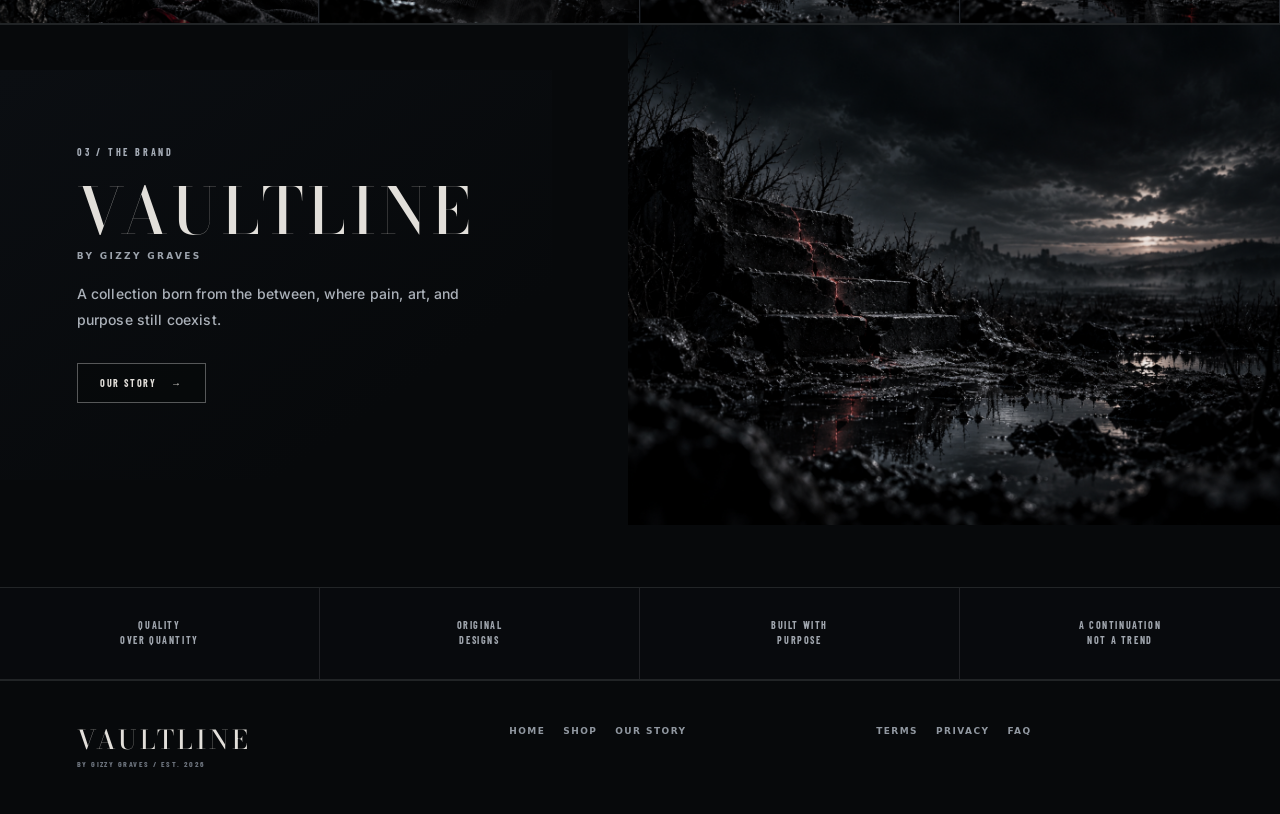
==== commit f67056ba: "Restore hero asset while preparing replacement" ====
--- a/index.html
+++ b/index.html
@@ -48,7 +48,7 @@
 
   <main id="top">
     <section class="hero">
-      <img class="hero-art hero-art-img" src="https://grvezvaultofficial.us/vaultline-home-hero-2026-10.jpg?v=20261004" alt="Vaultline campaign hero">
+      <img class="hero-art hero-art-img" src="/assets/Photoroom_20260918_060935.PNG?v=20260918-hero1" alt="Vaultline campaign hero">
       <div class="hero-shade" aria-hidden="true"></div>
       <div class="hero-verse">IN RUIN<br>WE TRUST<br>IN UNITY<br>WE RISE</div>
       <div class="hero-center">
